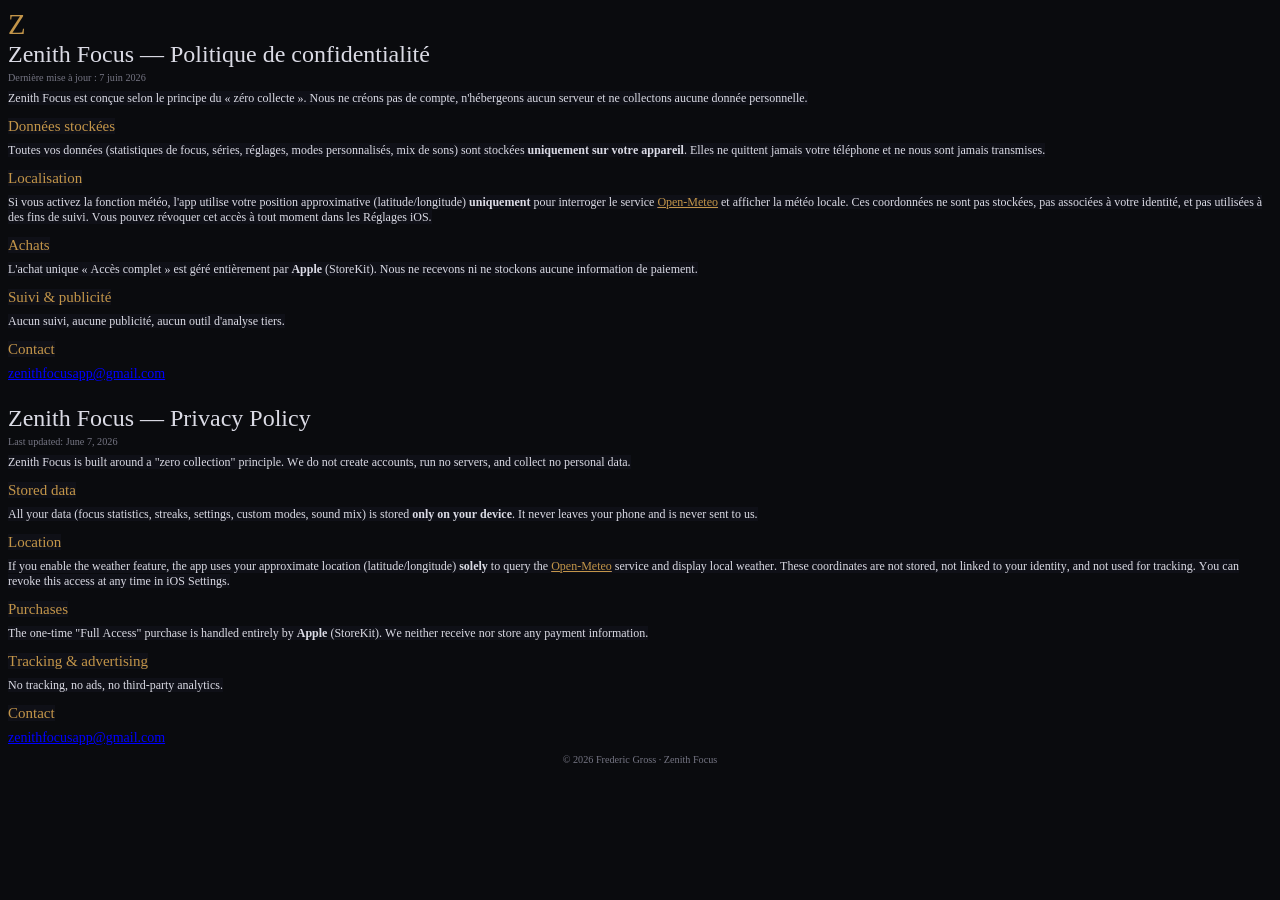
==== index.html @ 5627eedd "Add files via upload" ====
<!DOCTYPE html PUBLIC "-//W3C//DTD HTML 4.01//EN" "http://www.w3.org/TR/html4/strict.dtd">
<html>
<head>
  <meta http-equiv="Content-Type" content="text/html; charset=utf-8">
  <meta http-equiv="Content-Style-Type" content="text/css">
  <title></title>
  <meta name="Generator" content="Cocoa HTML Writer">
  <meta name="CocoaVersion" content="2685.6">
  <style type="text/css">
    body {background-color: #0a0b0e}
    p.p1 {margin: 0.0px 0.0px 0.0px 0.0px; font: 28.8px Georgia; color: #c39549; -webkit-text-stroke: #c39549}
    p.p3 {margin: 0.0px 0.0px 8.0px 0.0px; font: 10.2px 'Helvetica Neue'; color: #757583; -webkit-text-stroke: #757583}
    p.p4 {margin: 0.0px 0.0px 12.0px 0.0px; font: 12.0px 'Helvetica Neue'; color: #dbdbe5; -webkit-text-stroke: #dbdbe5}
    p.p6 {margin: 0.0px 0.0px 8.0px 0.0px; font: 14.0px 'Helvetica Neue'; color: #0000ff; -webkit-text-stroke: #131313}
    p.p7 {margin: 0.0px 0.0px 0.0px 0.0px; font: 12.0px 'Helvetica Neue'; color: #5a5a5a; -webkit-text-stroke: #5a5a5a; min-height: 14.0px}
    p.p8 {margin: 0.0px 0.0px 10.2px 0.0px; text-align: center; font: 10.2px 'Helvetica Neue'; color: #757583; -webkit-text-stroke: #757583}
    span.s1 {font-kerning: none}
    span.s2 {font-kerning: none; background-color: #0f1017}
    span.s3 {text-decoration: underline ; font-kerning: none; color: #c39549; -webkit-text-stroke: 0px #c39549}
    span.s4 {text-decoration: underline ; font-kerning: none}
  </style>
</head>
<body>
<p class="p1"><span class="s1">Z</span></p>
<h1 style="margin: 0.0px 0.0px 4.0px 0.0px; font: 24.0px Georgia; color: #dbdbe5; -webkit-text-stroke: #dbdbe5"><span class="s1">Zenith Focus — Politique de confidentialité</span></h1>
<p class="p3"><span class="s1">Dernière mise à jour : 7 juin 2026</span></p>
<p class="p4"><span class="s2">Zenith Focus est conçue selon le principe du « zéro collecte ». Nous ne créons pas de compte, n'hébergeons aucun serveur et ne collectons aucune donnée personnelle.</span></p>
<h2 style="margin: 0.0px 0.0px 8.0px 0.0px; font: 15.0px Georgia; color: #c39549; -webkit-text-stroke: #c39549"><span class="s2">Données stockées</span></h2>
<p class="p4"><span class="s2">Toutes vos données (statistiques de focus, séries, réglages, modes personnalisés, mix de sons) sont stockées <b>uniquement sur votre appareil</b>. Elles ne quittent jamais votre téléphone et ne nous sont jamais transmises.</span></p>
<h2 style="margin: 0.0px 0.0px 8.0px 0.0px; font: 15.0px Georgia; color: #c39549; -webkit-text-stroke: #c39549"><span class="s2">Localisation</span></h2>
<p class="p4"><span class="s2">Si vous activez la fonction météo, l'app utilise votre position approximative (latitude/longitude) <b>uniquement</b> pour interroger le service <a href="https://open-meteo.com/"><span class="s3">Open-Meteo</span></a> et afficher la météo locale. Ces coordonnées ne sont pas stockées, pas associées à votre identité, et pas utilisées à des fins de suivi. Vous pouvez révoquer cet accès à tout moment dans les Réglages iOS.</span></p>
<h2 style="margin: 0.0px 0.0px 8.0px 0.0px; font: 15.0px Georgia; color: #c39549; -webkit-text-stroke: #c39549"><span class="s2">Achats</span></h2>
<p class="p4"><span class="s2">L'achat unique « Accès complet » est géré entièrement par <b>Apple</b> (StoreKit). Nous ne recevons ni ne stockons aucune information de paiement.</span></p>
<h2 style="margin: 0.0px 0.0px 8.0px 0.0px; font: 15.0px Georgia; color: #c39549; -webkit-text-stroke: #c39549"><span class="s2">Suivi &amp; publicité</span></h2>
<p class="p4"><span class="s2">Aucun suivi, aucune publicité, aucun outil d'analyse tiers.</span></p>
<h2 style="margin: 0.0px 0.0px 8.0px 0.0px; font: 15.0px Georgia; color: #c39549; -webkit-text-stroke: #c39549"><span class="s2">Contact</span></h2>
<h2 style="margin: 0.0px 0.0px 8.0px 0.0px; font: 14.0px 'Helvetica Neue'; color: #0000ff; -webkit-text-stroke: #131313"><span class="s4">zenithfocusapp@gmail.com</span></h2>
<p class="p7"><span class="s1"></span><br></p>
<h1 style="margin: 0.0px 0.0px 4.0px 0.0px; font: 24.0px Georgia; color: #dbdbe5; -webkit-text-stroke: #dbdbe5"><span class="s1">Zenith Focus — Privacy Policy</span></h1>
<p class="p3"><span class="s1">Last updated: June 7, 2026</span></p>
<p class="p4"><span class="s2">Zenith Focus is built around a "zero collection" principle. We do not create accounts, run no servers, and collect no personal data.</span></p>
<h2 style="margin: 0.0px 0.0px 8.0px 0.0px; font: 15.0px Georgia; color: #c39549; -webkit-text-stroke: #c39549"><span class="s2">Stored data</span></h2>
<p class="p4"><span class="s2">All your data (focus statistics, streaks, settings, custom modes, sound mix) is stored <b>only on your device</b>. It never leaves your phone and is never sent to us.</span></p>
<h2 style="margin: 0.0px 0.0px 8.0px 0.0px; font: 15.0px Georgia; color: #c39549; -webkit-text-stroke: #c39549"><span class="s2">Location</span></h2>
<p class="p4"><span class="s2">If you enable the weather feature, the app uses your approximate location (latitude/longitude) <b>solely</b> to query the <a href="https://open-meteo.com/"><span class="s3">Open-Meteo</span></a> service and display local weather. These coordinates are not stored, not linked to your identity, and not used for tracking. You can revoke this access at any time in iOS Settings.</span></p>
<h2 style="margin: 0.0px 0.0px 8.0px 0.0px; font: 15.0px Georgia; color: #c39549; -webkit-text-stroke: #c39549"><span class="s2">Purchases</span></h2>
<p class="p4"><span class="s2">The one-time "Full Access" purchase is handled entirely by <b>Apple</b> (StoreKit). We neither receive nor store any payment information.</span></p>
<h2 style="margin: 0.0px 0.0px 8.0px 0.0px; font: 15.0px Georgia; color: #c39549; -webkit-text-stroke: #c39549"><span class="s2">Tracking &amp; advertising</span></h2>
<p class="p4"><span class="s2">No tracking, no ads, no third-party analytics.</span></p>
<h2 style="margin: 0.0px 0.0px 8.0px 0.0px; font: 15.0px Georgia; color: #c39549; -webkit-text-stroke: #c39549"><span class="s2">Contact</span></h2>
<p class="p6"><span class="s4">zenithfocusapp@gmail.com</span></p>
<p class="p8"><span class="s1">© 2026 Frederic Gross · Zenith Focus</span></p>
</body>
</html>
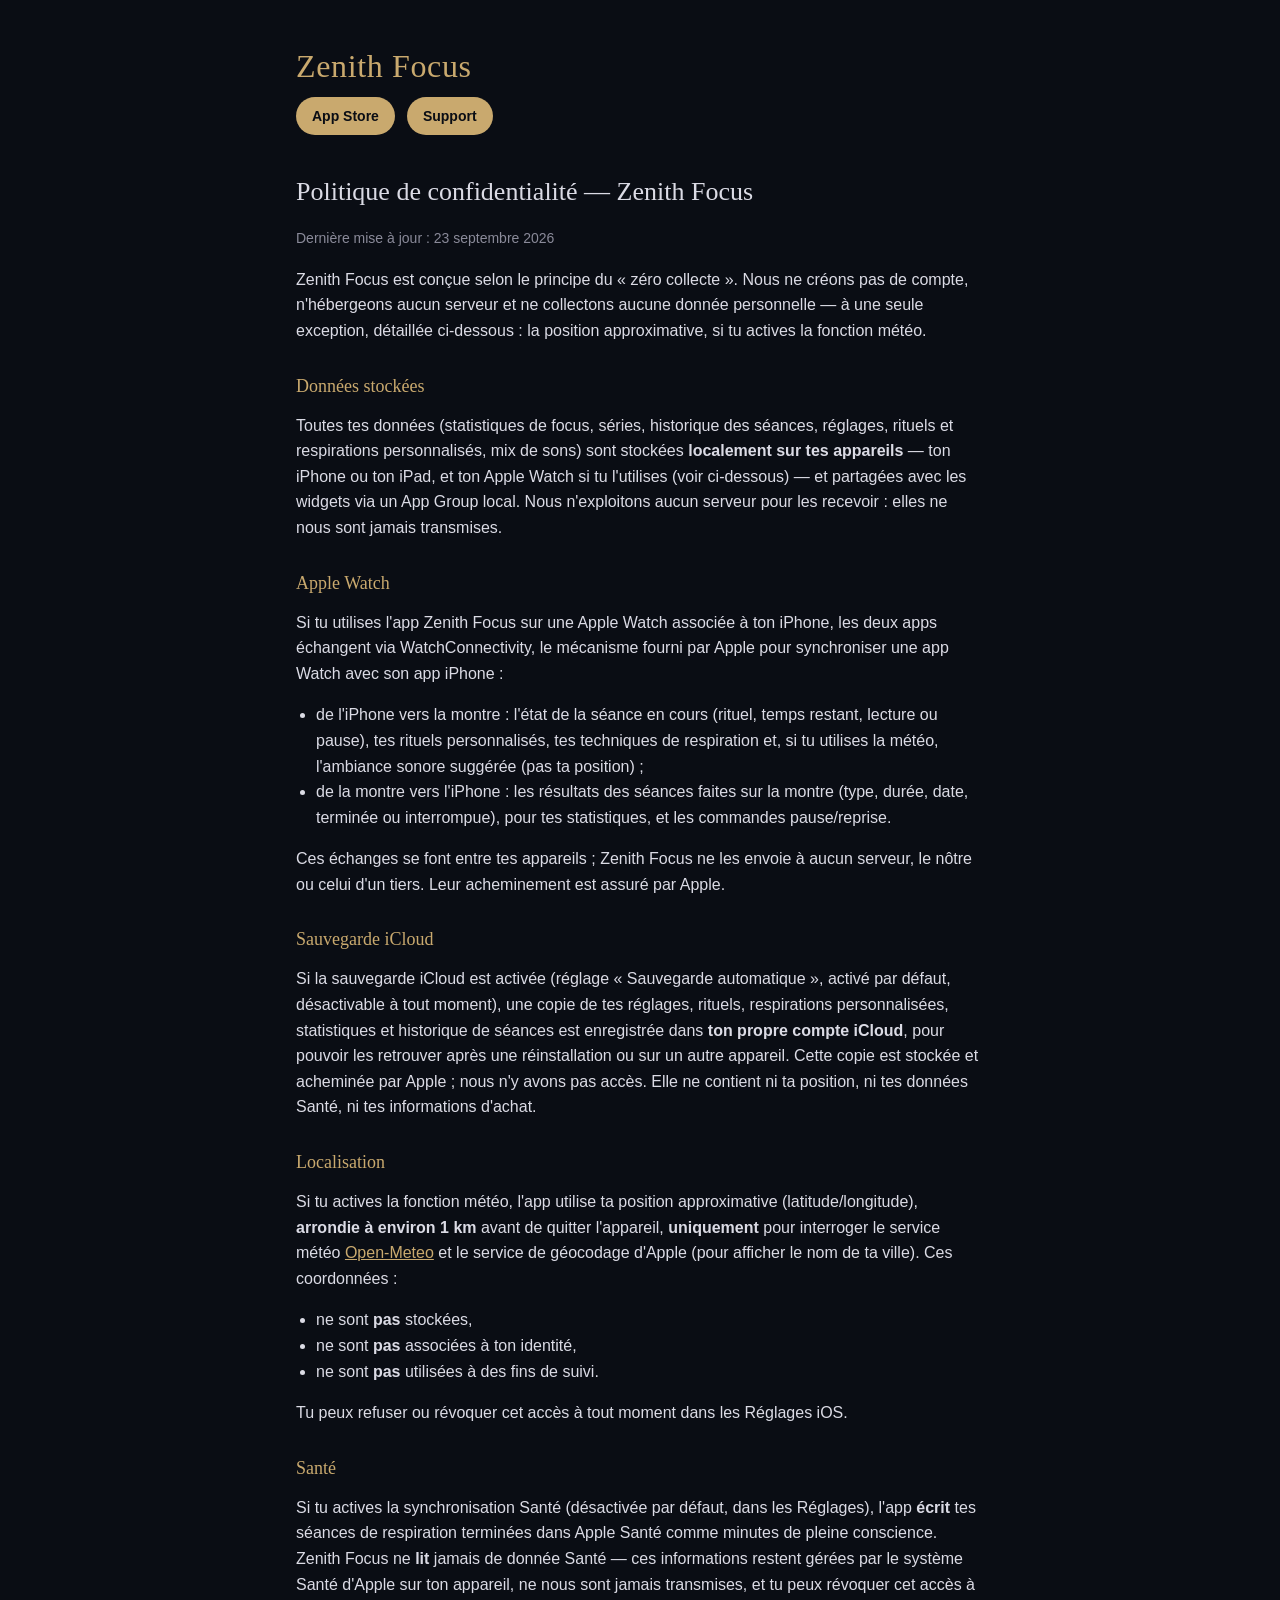
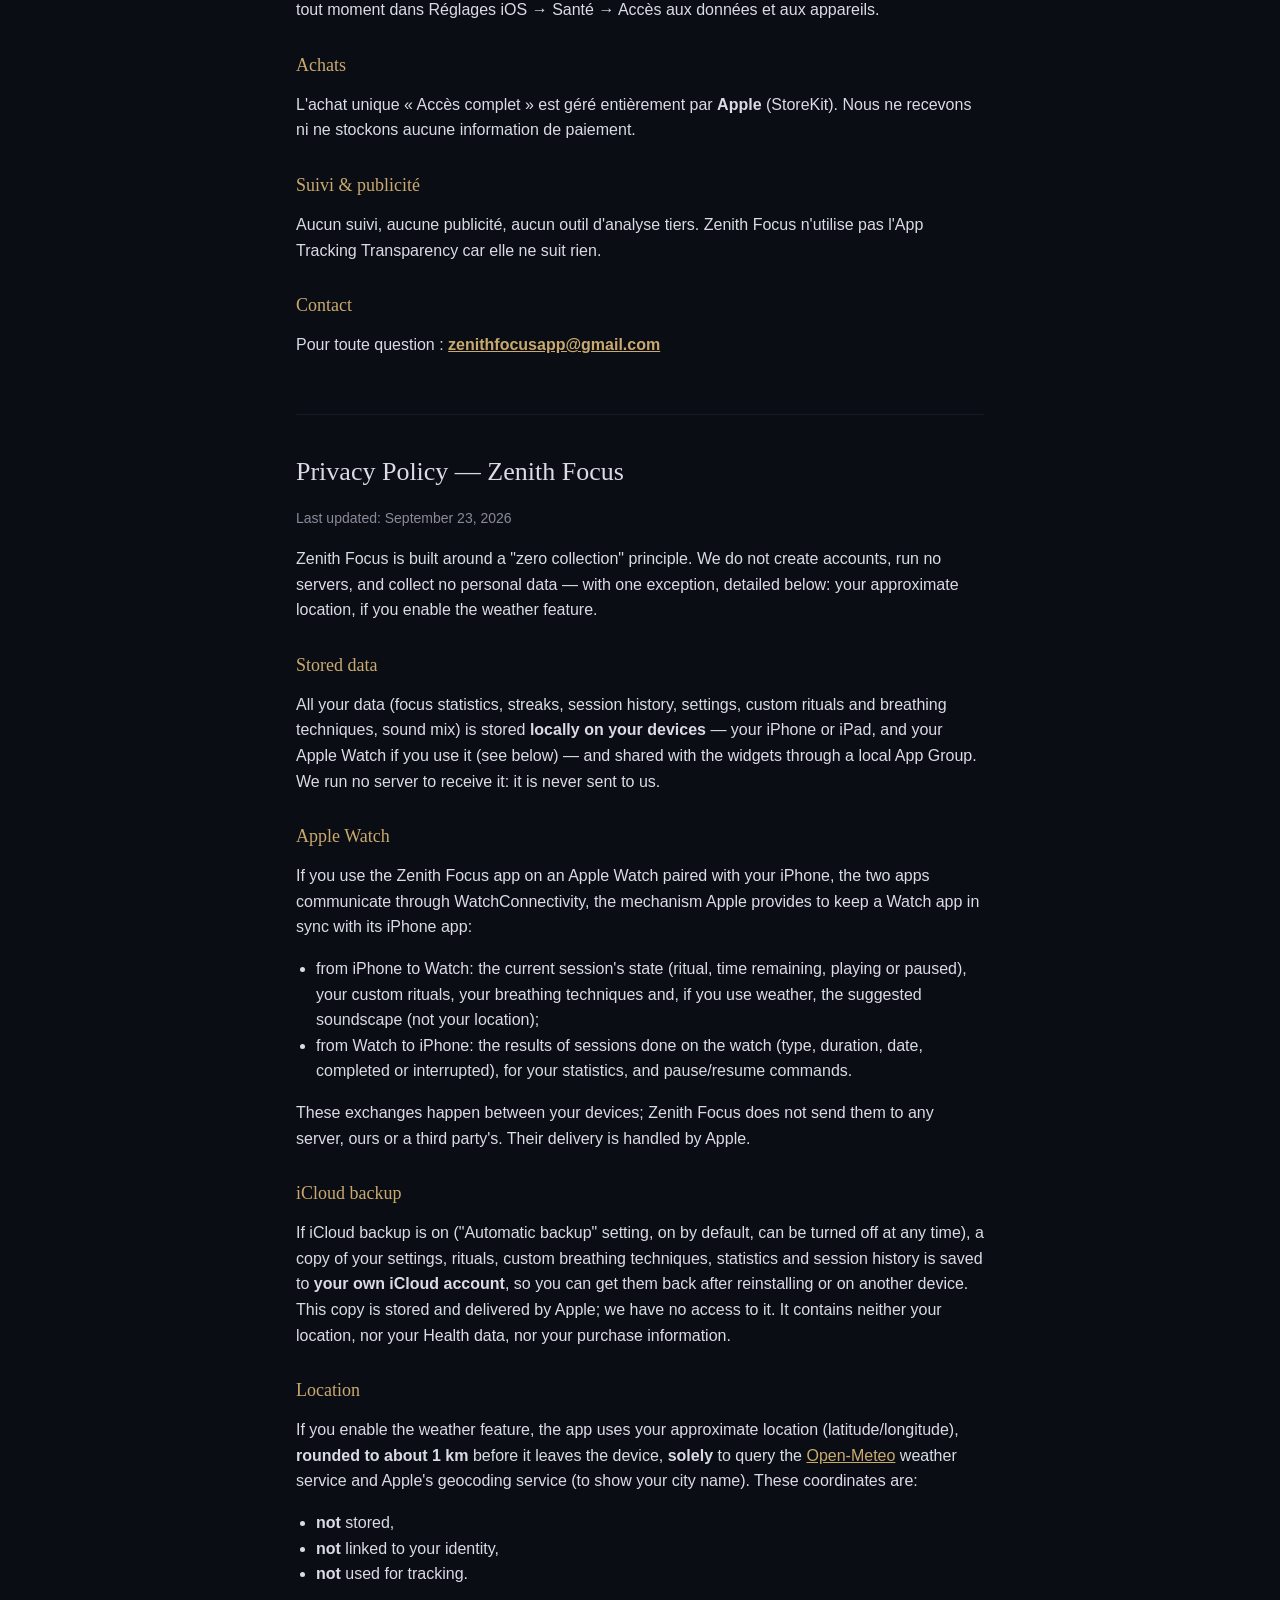
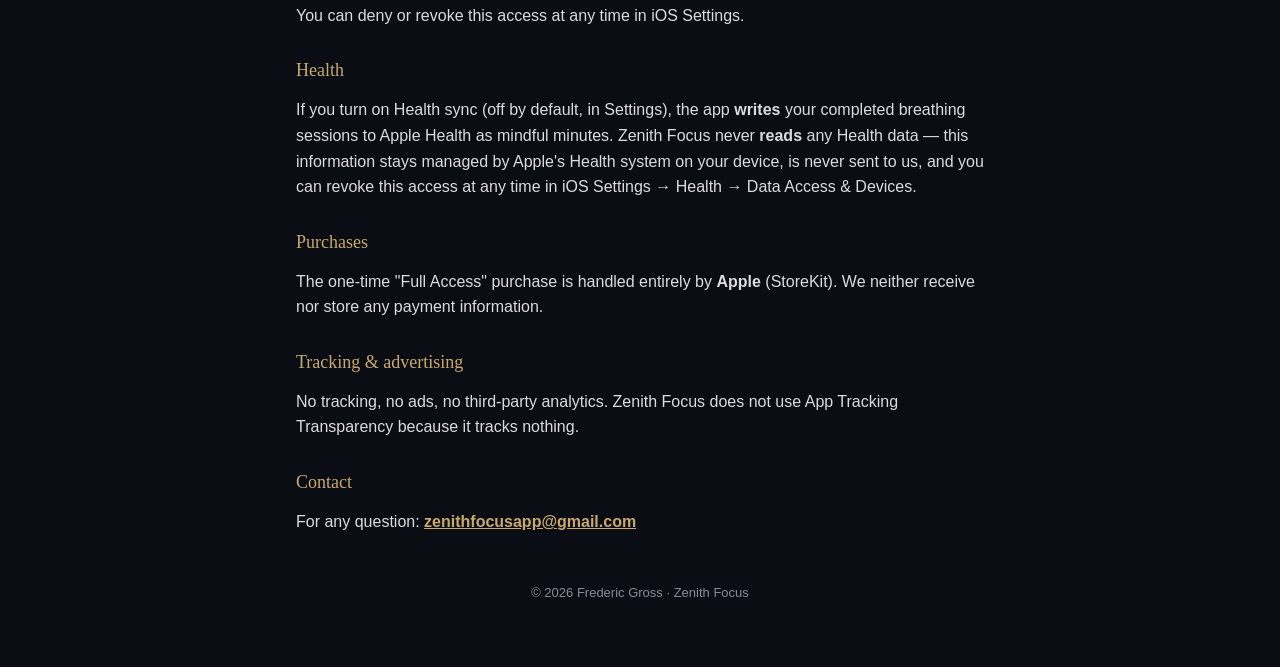
==== commit eaa4f668: "Update privacy policy for Zenith Focus 2.0 (Apple Watch, iCloud backup, Health, coarse location) Co-" ====
--- a/index.html
+++ b/index.html
@@ -1,54 +1,83 @@
-<!DOCTYPE html PUBLIC "-//W3C//DTD HTML 4.01//EN" "http://www.w3.org/TR/html4/strict.dtd">
-<html>
+<!DOCTYPE html>
+<html lang="fr">
 <head>
-  <meta http-equiv="Content-Type" content="text/html; charset=utf-8">
-  <meta http-equiv="Content-Style-Type" content="text/css">
-  <title></title>
-  <meta name="Generator" content="Cocoa HTML Writer">
-  <meta name="CocoaVersion" content="2685.6">
-  <style type="text/css">
-    body {background-color: #0a0b0e}
-    p.p1 {margin: 0.0px 0.0px 0.0px 0.0px; font: 28.8px Georgia; color: #c39549; -webkit-text-stroke: #c39549}
-    p.p3 {margin: 0.0px 0.0px 8.0px 0.0px; font: 10.2px 'Helvetica Neue'; color: #757583; -webkit-text-stroke: #757583}
-    p.p4 {margin: 0.0px 0.0px 12.0px 0.0px; font: 12.0px 'Helvetica Neue'; color: #dbdbe5; -webkit-text-stroke: #dbdbe5}
-    p.p6 {margin: 0.0px 0.0px 8.0px 0.0px; font: 14.0px 'Helvetica Neue'; color: #0000ff; -webkit-text-stroke: #131313}
-    p.p7 {margin: 0.0px 0.0px 0.0px 0.0px; font: 12.0px 'Helvetica Neue'; color: #5a5a5a; -webkit-text-stroke: #5a5a5a; min-height: 14.0px}
-    p.p8 {margin: 0.0px 0.0px 10.2px 0.0px; text-align: center; font: 10.2px 'Helvetica Neue'; color: #757583; -webkit-text-stroke: #757583}
-    span.s1 {font-kerning: none}
-    span.s2 {font-kerning: none; background-color: #0f1017}
-    span.s3 {text-decoration: underline ; font-kerning: none; color: #c39549; -webkit-text-stroke: 0px #c39549}
-    span.s4 {text-decoration: underline ; font-kerning: none}
-  </style>
+<meta charset="utf-8">
+<meta name="viewport" content="width=device-width, initial-scale=1">
+<title>Zenith Focus — Confidentialité &amp; support</title>
+<meta name="description" content="Politique de confidentialité et support de Zenith Focus / Zenith Focus privacy policy and support.">
+<style>
+  :root { --ink:#0A0D14; --surface:#161B28; --gold:#C9A96E; --text:#DBDBE5; --muted:#8A8A99; }
+  * { box-sizing:border-box; }
+  body { margin:0; background:var(--ink); color:var(--text); font:16px/1.6 -apple-system, "Helvetica Neue", sans-serif; }
+  main { max-width:720px; margin:0 auto; padding:48px 16px 64px; }
+  .brand { font:32px Georgia, serif; color:var(--gold); letter-spacing:.02em; }
+  .links { margin:12px 0 40px; display:flex; gap:12px; flex-wrap:wrap; }
+  .links a { color:var(--ink); background:var(--gold); padding:8px 16px; border-radius:999px; text-decoration:none; font-weight:600; font-size:14px; }
+  h1 { font:26px/1.3 Georgia, serif; color:var(--text); margin:40px 0 4px; }
+  h2 { font:18px Georgia, serif; color:var(--gold); margin:32px 0 8px; }
+  p, li { color:var(--text); }
+  em { color:var(--muted); font-style:normal; font-size:14px; }
+  a { color:var(--gold); }
+  ul { padding-left:20px; }
+  hr { border:0; border-top:1px solid var(--surface); margin:56px 0 0; }
+  footer { margin-top:48px; color:var(--muted); font-size:13px; text-align:center; }
+</style>
 </head>
 <body>
-<p class="p1"><span class="s1">Z</span></p>
-<h1 style="margin: 0.0px 0.0px 4.0px 0.0px; font: 24.0px Georgia; color: #dbdbe5; -webkit-text-stroke: #dbdbe5"><span class="s1">Zenith Focus — Politique de confidentialité</span></h1>
-<p class="p3"><span class="s1">Dernière mise à jour : 7 juin 2026</span></p>
-<p class="p4"><span class="s2">Zenith Focus est conçue selon le principe du « zéro collecte ». Nous ne créons pas de compte, n'hébergeons aucun serveur et ne collectons aucune donnée personnelle.</span></p>
-<h2 style="margin: 0.0px 0.0px 8.0px 0.0px; font: 15.0px Georgia; color: #c39549; -webkit-text-stroke: #c39549"><span class="s2">Données stockées</span></h2>
-<p class="p4"><span class="s2">Toutes vos données (statistiques de focus, séries, réglages, modes personnalisés, mix de sons) sont stockées <b>uniquement sur votre appareil</b>. Elles ne quittent jamais votre téléphone et ne nous sont jamais transmises.</span></p>
-<h2 style="margin: 0.0px 0.0px 8.0px 0.0px; font: 15.0px Georgia; color: #c39549; -webkit-text-stroke: #c39549"><span class="s2">Localisation</span></h2>
-<p class="p4"><span class="s2">Si vous activez la fonction météo, l'app utilise votre position approximative (latitude/longitude) <b>uniquement</b> pour interroger le service <a href="https://open-meteo.com/"><span class="s3">Open-Meteo</span></a> et afficher la météo locale. Ces coordonnées ne sont pas stockées, pas associées à votre identité, et pas utilisées à des fins de suivi. Vous pouvez révoquer cet accès à tout moment dans les Réglages iOS.</span></p>
-<h2 style="margin: 0.0px 0.0px 8.0px 0.0px; font: 15.0px Georgia; color: #c39549; -webkit-text-stroke: #c39549"><span class="s2">Achats</span></h2>
-<p class="p4"><span class="s2">L'achat unique « Accès complet » est géré entièrement par <b>Apple</b> (StoreKit). Nous ne recevons ni ne stockons aucune information de paiement.</span></p>
-<h2 style="margin: 0.0px 0.0px 8.0px 0.0px; font: 15.0px Georgia; color: #c39549; -webkit-text-stroke: #c39549"><span class="s2">Suivi &amp; publicité</span></h2>
-<p class="p4"><span class="s2">Aucun suivi, aucune publicité, aucun outil d'analyse tiers.</span></p>
-<h2 style="margin: 0.0px 0.0px 8.0px 0.0px; font: 15.0px Georgia; color: #c39549; -webkit-text-stroke: #c39549"><span class="s2">Contact</span></h2>
-<h2 style="margin: 0.0px 0.0px 8.0px 0.0px; font: 14.0px 'Helvetica Neue'; color: #0000ff; -webkit-text-stroke: #131313"><span class="s4">zenithfocusapp@gmail.com</span></h2>
-<p class="p7"><span class="s1"></span><br></p>
-<h1 style="margin: 0.0px 0.0px 4.0px 0.0px; font: 24.0px Georgia; color: #dbdbe5; -webkit-text-stroke: #dbdbe5"><span class="s1">Zenith Focus — Privacy Policy</span></h1>
-<p class="p3"><span class="s1">Last updated: June 7, 2026</span></p>
-<p class="p4"><span class="s2">Zenith Focus is built around a "zero collection" principle. We do not create accounts, run no servers, and collect no personal data.</span></p>
-<h2 style="margin: 0.0px 0.0px 8.0px 0.0px; font: 15.0px Georgia; color: #c39549; -webkit-text-stroke: #c39549"><span class="s2">Stored data</span></h2>
-<p class="p4"><span class="s2">All your data (focus statistics, streaks, settings, custom modes, sound mix) is stored <b>only on your device</b>. It never leaves your phone and is never sent to us.</span></p>
-<h2 style="margin: 0.0px 0.0px 8.0px 0.0px; font: 15.0px Georgia; color: #c39549; -webkit-text-stroke: #c39549"><span class="s2">Location</span></h2>
-<p class="p4"><span class="s2">If you enable the weather feature, the app uses your approximate location (latitude/longitude) <b>solely</b> to query the <a href="https://open-meteo.com/"><span class="s3">Open-Meteo</span></a> service and display local weather. These coordinates are not stored, not linked to your identity, and not used for tracking. You can revoke this access at any time in iOS Settings.</span></p>
-<h2 style="margin: 0.0px 0.0px 8.0px 0.0px; font: 15.0px Georgia; color: #c39549; -webkit-text-stroke: #c39549"><span class="s2">Purchases</span></h2>
-<p class="p4"><span class="s2">The one-time "Full Access" purchase is handled entirely by <b>Apple</b> (StoreKit). We neither receive nor store any payment information.</span></p>
-<h2 style="margin: 0.0px 0.0px 8.0px 0.0px; font: 15.0px Georgia; color: #c39549; -webkit-text-stroke: #c39549"><span class="s2">Tracking &amp; advertising</span></h2>
-<p class="p4"><span class="s2">No tracking, no ads, no third-party analytics.</span></p>
-<h2 style="margin: 0.0px 0.0px 8.0px 0.0px; font: 15.0px Georgia; color: #c39549; -webkit-text-stroke: #c39549"><span class="s2">Contact</span></h2>
-<p class="p6"><span class="s4">zenithfocusapp@gmail.com</span></p>
-<p class="p8"><span class="s1">© 2026 Frederic Gross · Zenith Focus</span></p>
+<main>
+<div class="brand">Zenith Focus</div>
+<nav class="links">
+  <a href="https://apps.apple.com/app/id6775614706">App Store</a>
+  <a href="mailto:zenithfocusapp@gmail.com">Support</a>
+</nav>
+<h1>Politique de confidentialité — Zenith Focus</h1>
+<p><em>Dernière mise à jour : 23 septembre 2026</em></p>
+<p>Zenith Focus est conçue selon le principe du « zéro collecte ». Nous ne créons pas de compte, n'hébergeons aucun serveur et ne collectons aucune donnée personnelle — à une seule exception, détaillée ci-dessous : la position approximative, si tu actives la fonction météo.</p>
+<h2>Données stockées</h2>
+<p>Toutes tes données (statistiques de focus, séries, historique des séances, réglages, rituels et respirations personnalisés, mix de sons) sont stockées <strong>localement sur tes appareils</strong> — ton iPhone ou ton iPad, et ton Apple Watch si tu l'utilises (voir ci-dessous) — et partagées avec les widgets via un App Group local. Nous n'exploitons aucun serveur pour les recevoir : elles ne nous sont jamais transmises.</p>
+<h2>Apple Watch</h2>
+<p>Si tu utilises l'app Zenith Focus sur une Apple Watch associée à ton iPhone, les deux apps échangent via WatchConnectivity, le mécanisme fourni par Apple pour synchroniser une app Watch avec son app iPhone :</p>
+<ul><li>de l'iPhone vers la montre : l'état de la séance en cours (rituel, temps restant, lecture ou pause), tes rituels personnalisés, tes techniques de respiration et, si tu utilises la météo, l'ambiance sonore suggérée (pas ta position) ;</li><li>de la montre vers l'iPhone : les résultats des séances faites sur la montre (type, durée, date, terminée ou interrompue), pour tes statistiques, et les commandes pause/reprise.</li></ul>
+<p>Ces échanges se font entre tes appareils ; Zenith Focus ne les envoie à aucun serveur, le nôtre ou celui d'un tiers. Leur acheminement est assuré par Apple.</p>
+<h2>Sauvegarde iCloud</h2>
+<p>Si la sauvegarde iCloud est activée (réglage « Sauvegarde automatique », activé par défaut, désactivable à tout moment), une copie de tes réglages, rituels, respirations personnalisées, statistiques et historique de séances est enregistrée dans <strong>ton propre compte iCloud</strong>, pour pouvoir les retrouver après une réinstallation ou sur un autre appareil. Cette copie est stockée et acheminée par Apple ; nous n'y avons pas accès. Elle ne contient ni ta position, ni tes données Santé, ni tes informations d'achat.</p>
+<h2>Localisation</h2>
+<p>Si tu actives la fonction météo, l'app utilise ta position approximative (latitude/longitude), <strong>arrondie à environ 1 km</strong> avant de quitter l'appareil, <strong>uniquement</strong> pour interroger le service météo <a href="https://open-meteo.com">Open-Meteo</a> et le service de géocodage d'Apple (pour afficher le nom de ta ville). Ces coordonnées :</p>
+<ul><li>ne sont <strong>pas</strong> stockées,</li><li>ne sont <strong>pas</strong> associées à ton identité,</li><li>ne sont <strong>pas</strong> utilisées à des fins de suivi.</li></ul>
+<p>Tu peux refuser ou révoquer cet accès à tout moment dans les Réglages iOS.</p>
+<h2>Santé</h2>
+<p>Si tu actives la synchronisation Santé (désactivée par défaut, dans les Réglages), l'app <strong>écrit</strong> tes séances de respiration terminées dans Apple Santé comme minutes de pleine conscience. Zenith Focus ne <strong>lit</strong> jamais de donnée Santé — ces informations restent gérées par le système Santé d'Apple sur ton appareil, ne nous sont jamais transmises, et tu peux révoquer cet accès à tout moment dans Réglages iOS → Santé → Accès aux données et aux appareils.</p>
+<h2>Achats</h2>
+<p>L'achat unique « Accès complet » est géré entièrement par <strong>Apple</strong> (StoreKit). Nous ne recevons ni ne stockons aucune information de paiement.</p>
+<h2>Suivi &amp; publicité</h2>
+<p>Aucun suivi, aucune publicité, aucun outil d'analyse tiers. Zenith Focus n'utilise pas l'App Tracking Transparency car elle ne suit rien.</p>
+<h2>Contact</h2>
+<p>Pour toute question : <strong><a href="mailto:zenithfocusapp@gmail.com">zenithfocusapp@gmail.com</a></strong></p>
+<hr>
+<h1>Privacy Policy — Zenith Focus</h1>
+<p><em>Last updated: September 23, 2026</em></p>
+<p>Zenith Focus is built around a "zero collection" principle. We do not create accounts, run no servers, and collect no personal data — with one exception, detailed below: your approximate location, if you enable the weather feature.</p>
+<h2>Stored data</h2>
+<p>All your data (focus statistics, streaks, session history, settings, custom rituals and breathing techniques, sound mix) is stored <strong>locally on your devices</strong> — your iPhone or iPad, and your Apple Watch if you use it (see below) — and shared with the widgets through a local App Group. We run no server to receive it: it is never sent to us.</p>
+<h2>Apple Watch</h2>
+<p>If you use the Zenith Focus app on an Apple Watch paired with your iPhone, the two apps communicate through WatchConnectivity, the mechanism Apple provides to keep a Watch app in sync with its iPhone app:</p>
+<ul><li>from iPhone to Watch: the current session's state (ritual, time remaining, playing or paused), your custom rituals, your breathing techniques and, if you use weather, the suggested soundscape (not your location);</li><li>from Watch to iPhone: the results of sessions done on the watch (type, duration, date, completed or interrupted), for your statistics, and pause/resume commands.</li></ul>
+<p>These exchanges happen between your devices; Zenith Focus does not send them to any server, ours or a third party's. Their delivery is handled by Apple.</p>
+<h2>iCloud backup</h2>
+<p>If iCloud backup is on ("Automatic backup" setting, on by default, can be turned off at any time), a copy of your settings, rituals, custom breathing techniques, statistics and session history is saved to <strong>your own iCloud account</strong>, so you can get them back after reinstalling or on another device. This copy is stored and delivered by Apple; we have no access to it. It contains neither your location, nor your Health data, nor your purchase information.</p>
+<h2>Location</h2>
+<p>If you enable the weather feature, the app uses your approximate location (latitude/longitude), <strong>rounded to about 1 km</strong> before it leaves the device, <strong>solely</strong> to query the <a href="https://open-meteo.com">Open-Meteo</a> weather service and Apple's geocoding service (to show your city name). These coordinates are:</p>
+<ul><li><strong>not</strong> stored,</li><li><strong>not</strong> linked to your identity,</li><li><strong>not</strong> used for tracking.</li></ul>
+<p>You can deny or revoke this access at any time in iOS Settings.</p>
+<h2>Health</h2>
+<p>If you turn on Health sync (off by default, in Settings), the app <strong>writes</strong> your completed breathing sessions to Apple Health as mindful minutes. Zenith Focus never <strong>reads</strong> any Health data — this information stays managed by Apple's Health system on your device, is never sent to us, and you can revoke this access at any time in iOS Settings → Health → Data Access &amp; Devices.</p>
+<h2>Purchases</h2>
+<p>The one-time "Full Access" purchase is handled entirely by <strong>Apple</strong> (StoreKit). We neither receive nor store any payment information.</p>
+<h2>Tracking &amp; advertising</h2>
+<p>No tracking, no ads, no third-party analytics. Zenith Focus does not use App Tracking Transparency because it tracks nothing.</p>
+<h2>Contact</h2>
+<p>For any question: <strong><a href="mailto:zenithfocusapp@gmail.com">zenithfocusapp@gmail.com</a></strong></p>
+<footer>© 2026 Frederic Gross · Zenith Focus</footer>
+</main>
 </body>
 </html>
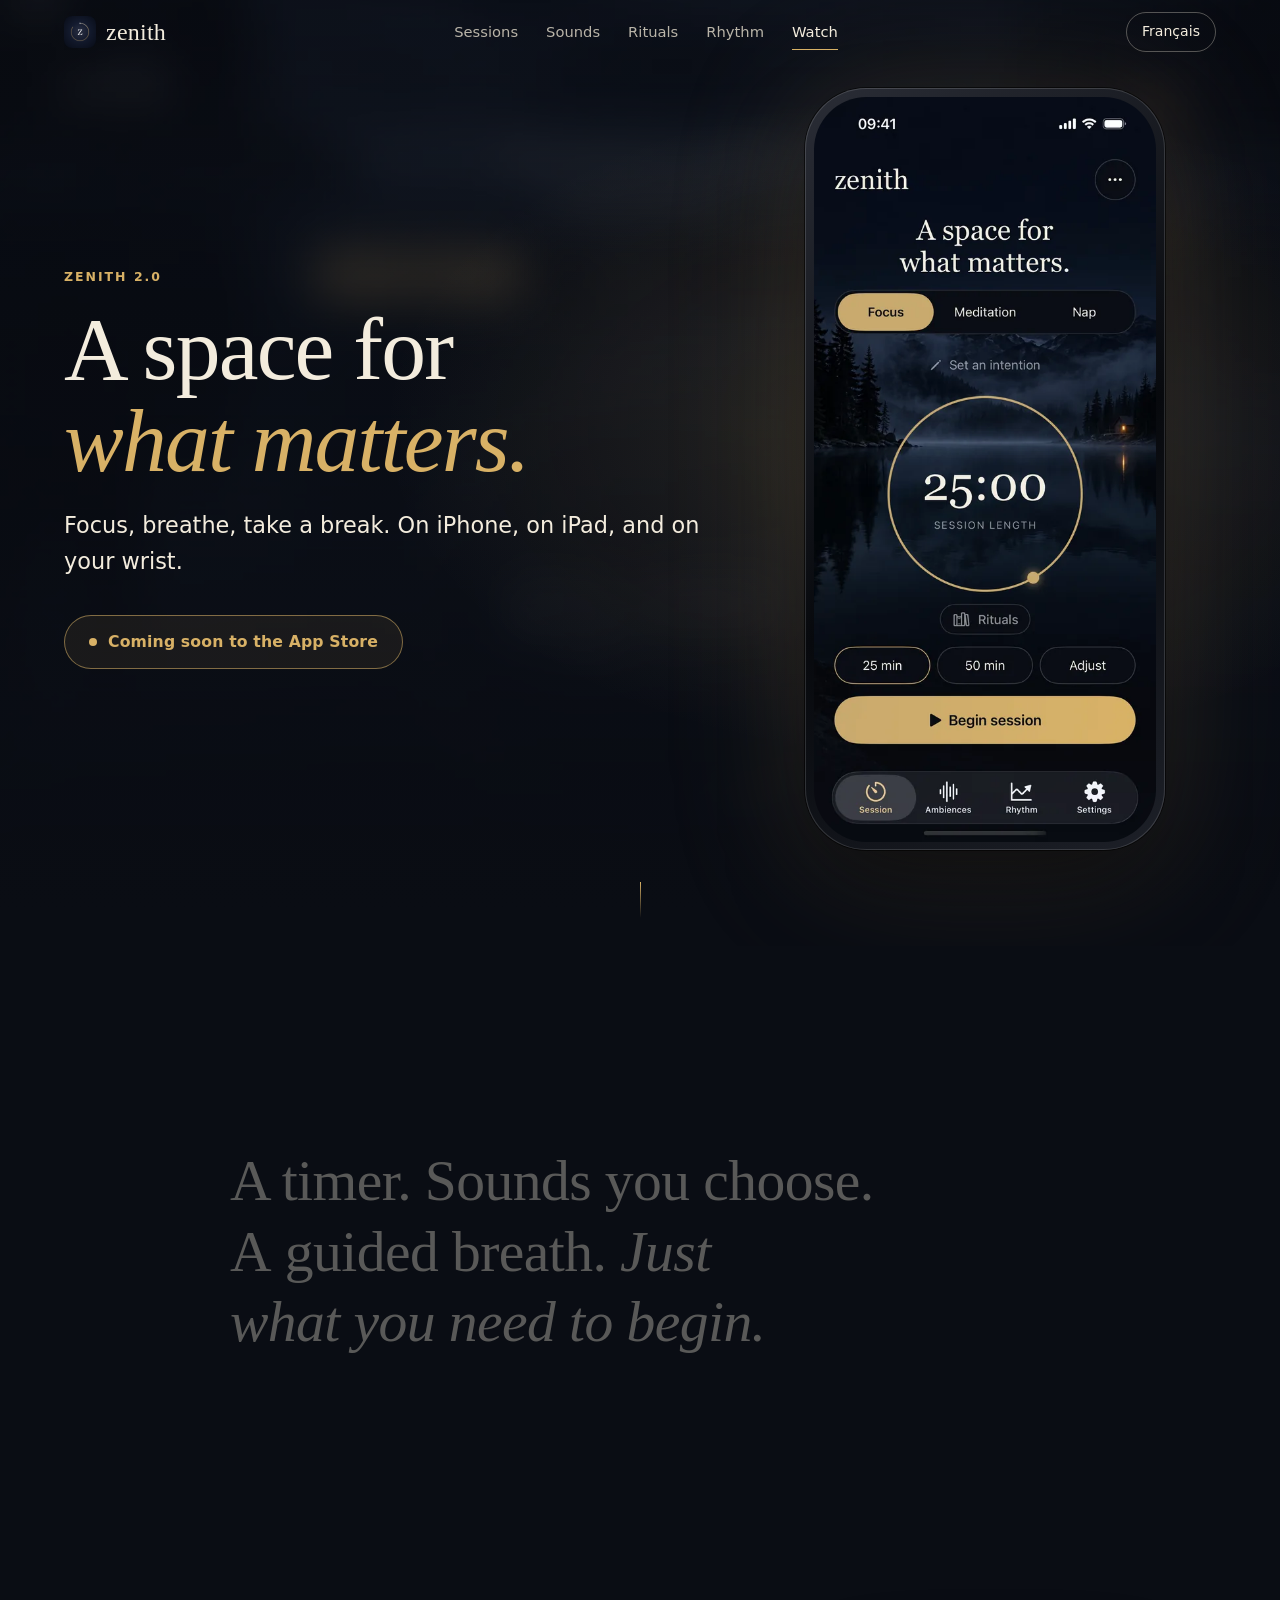
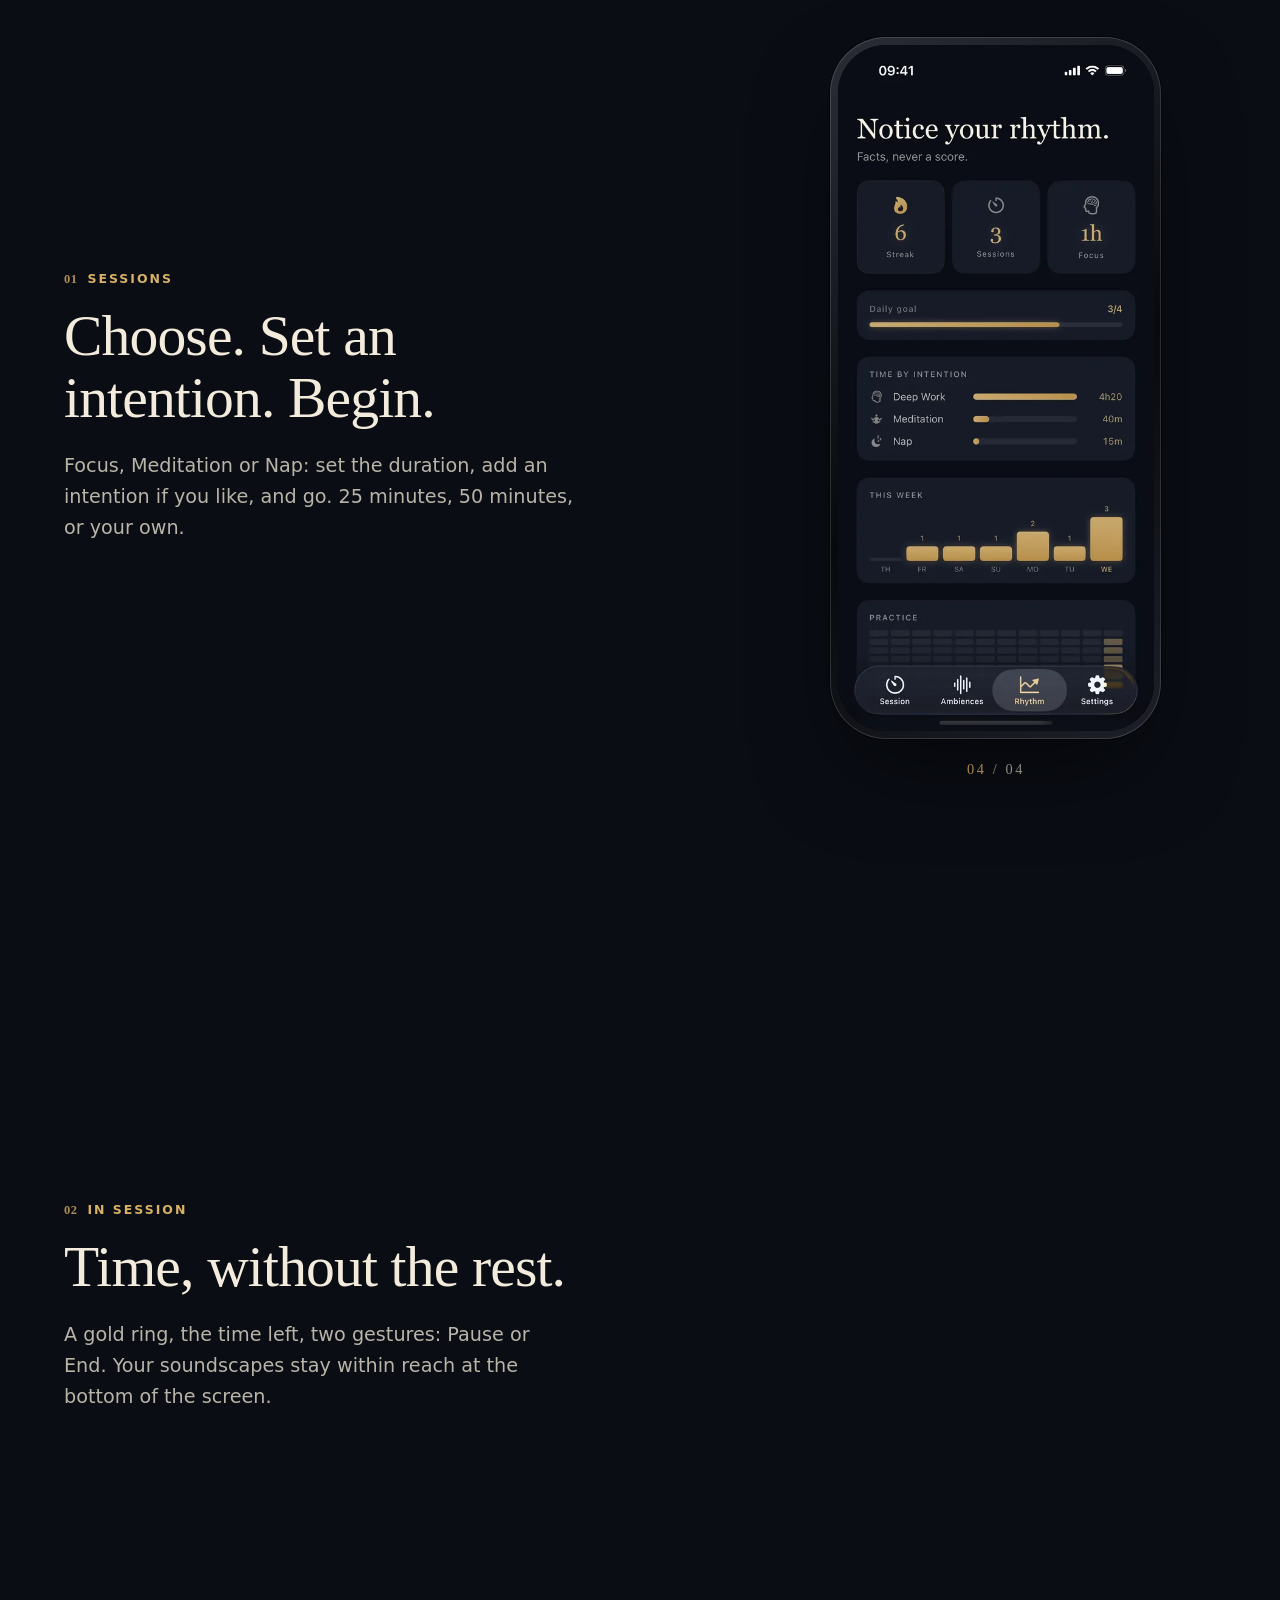
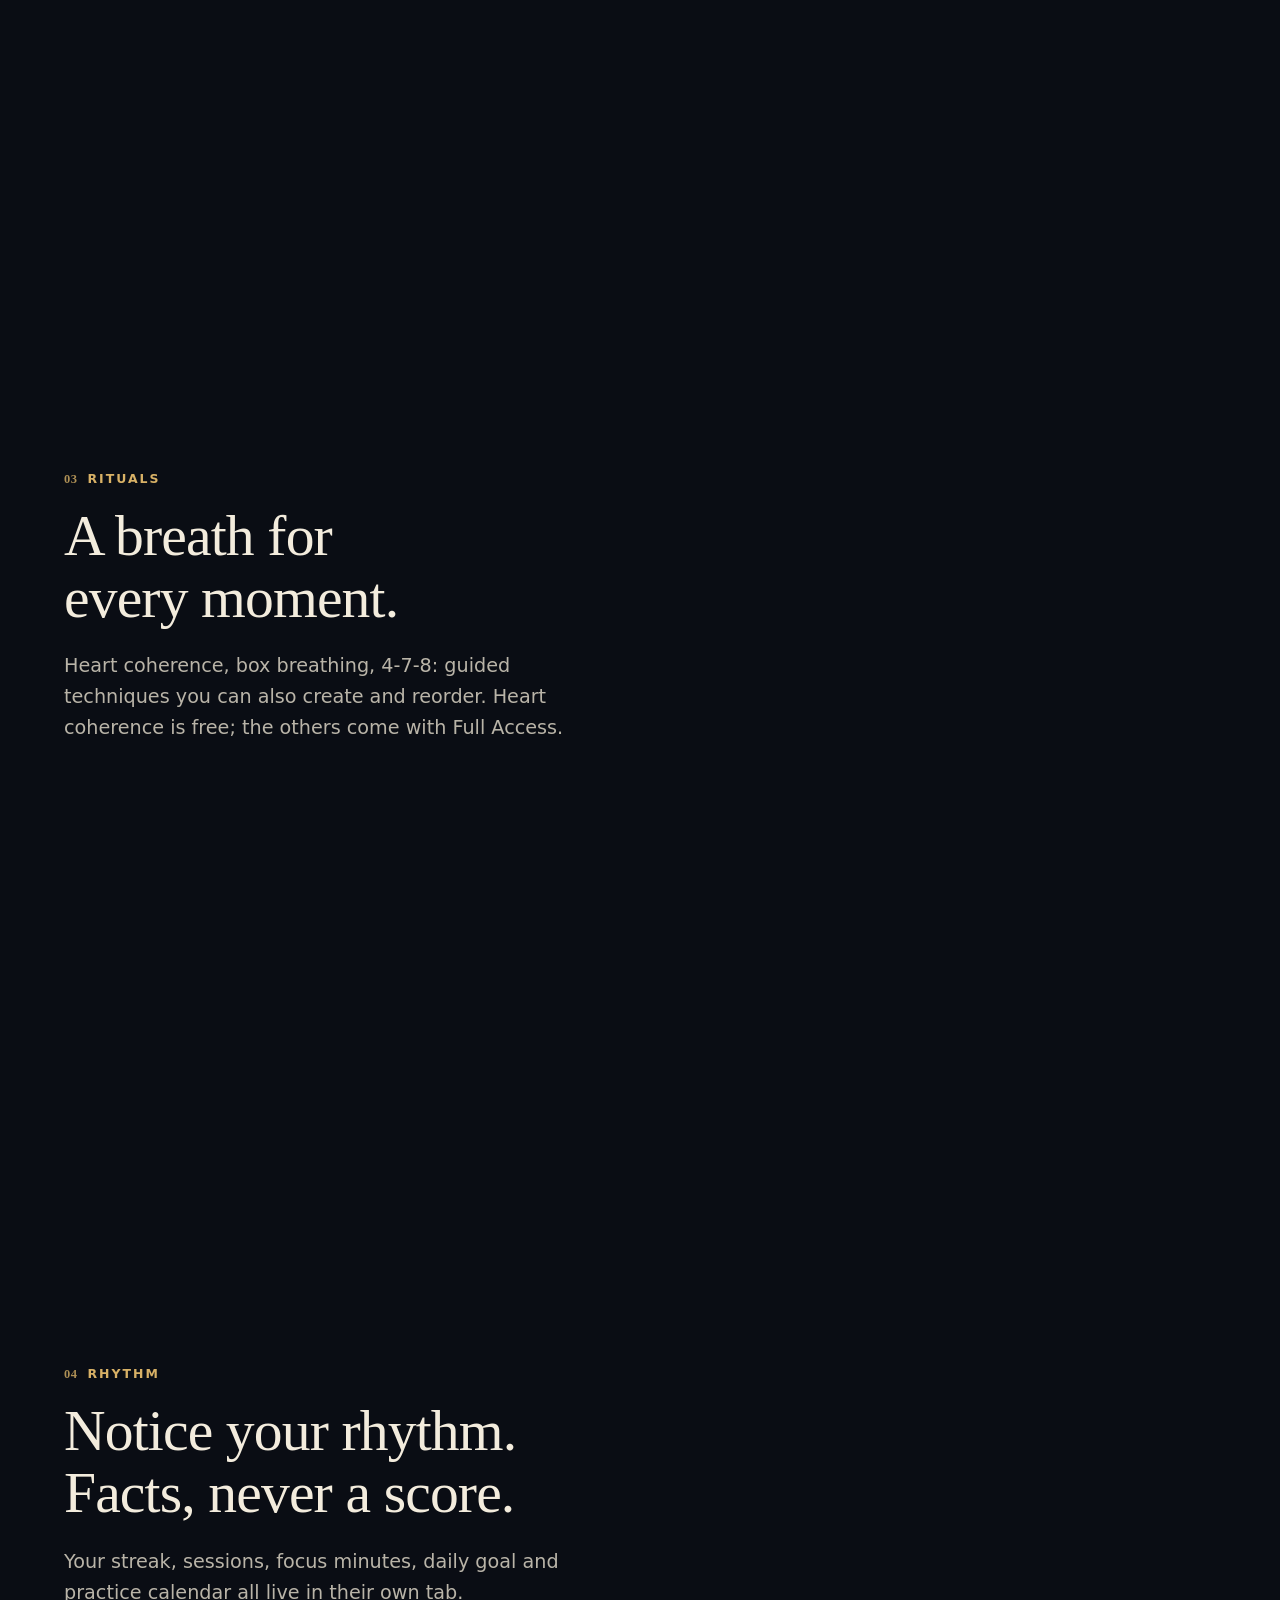
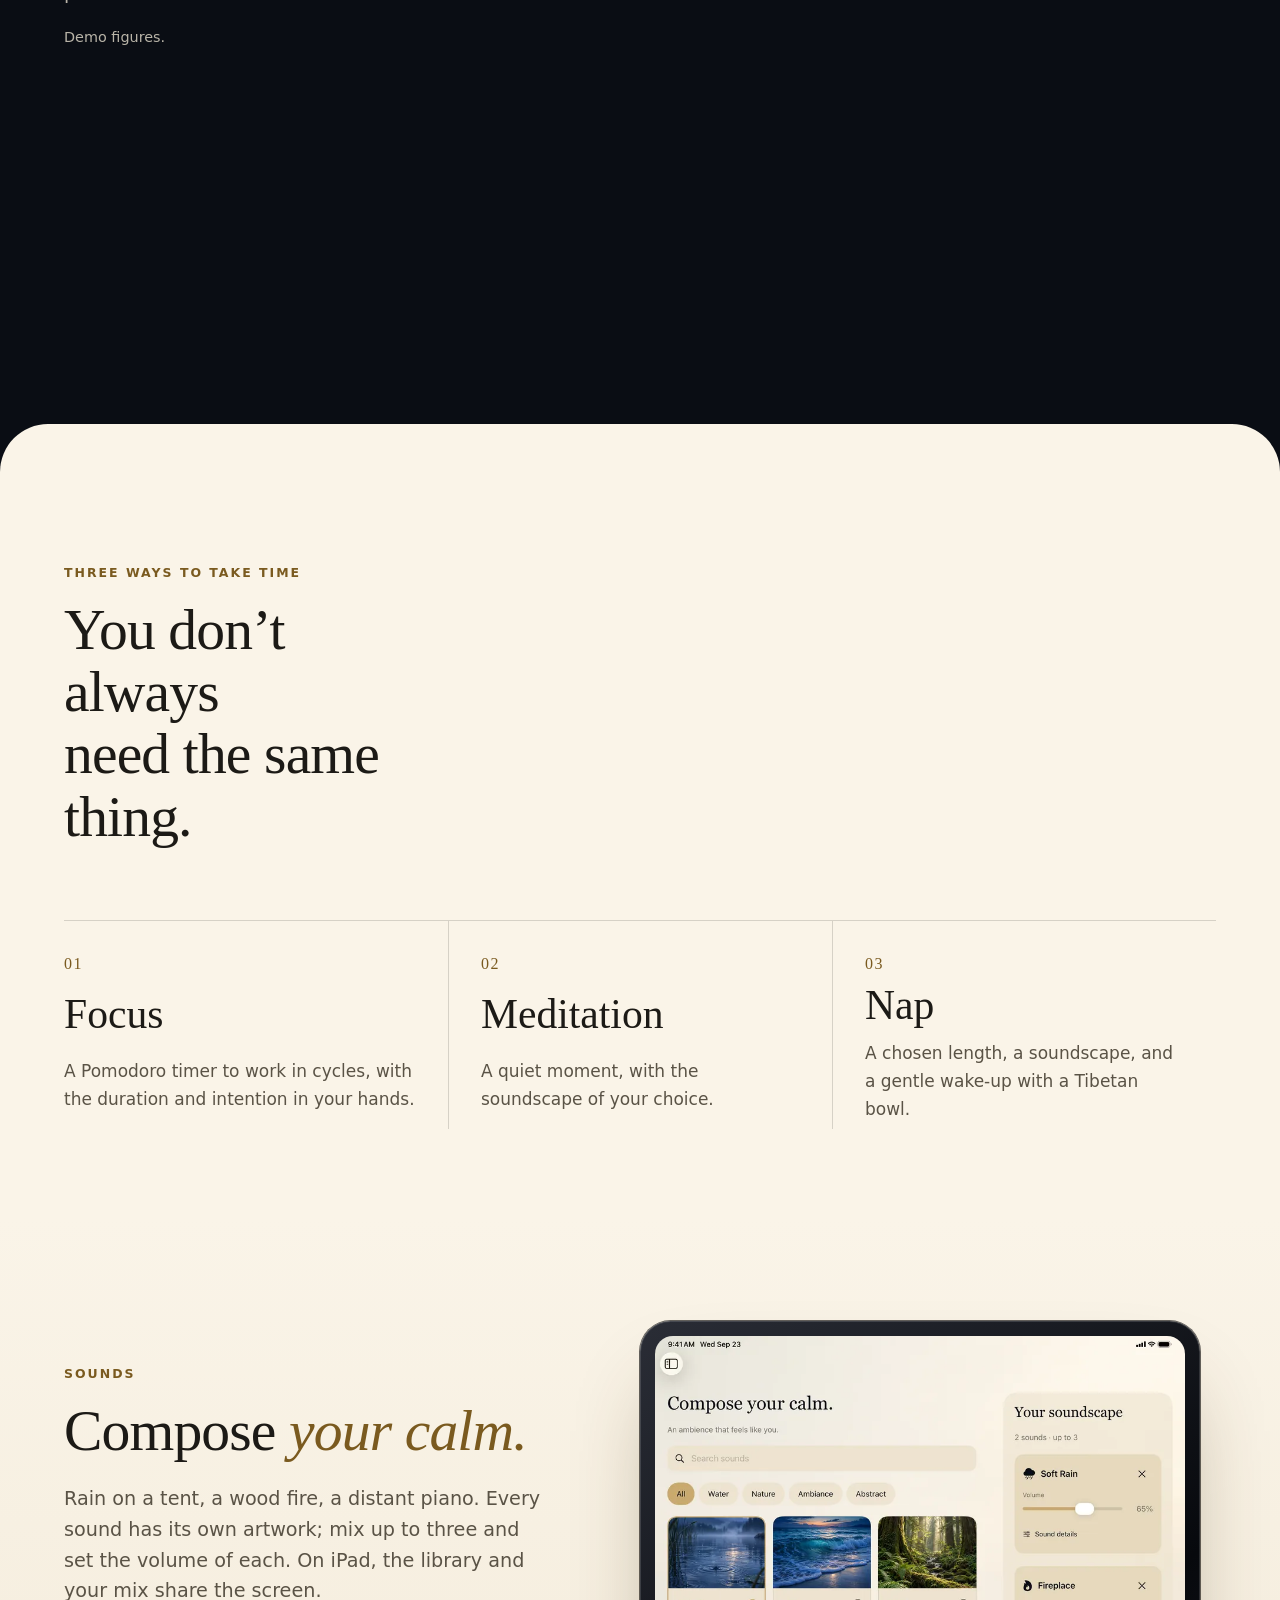
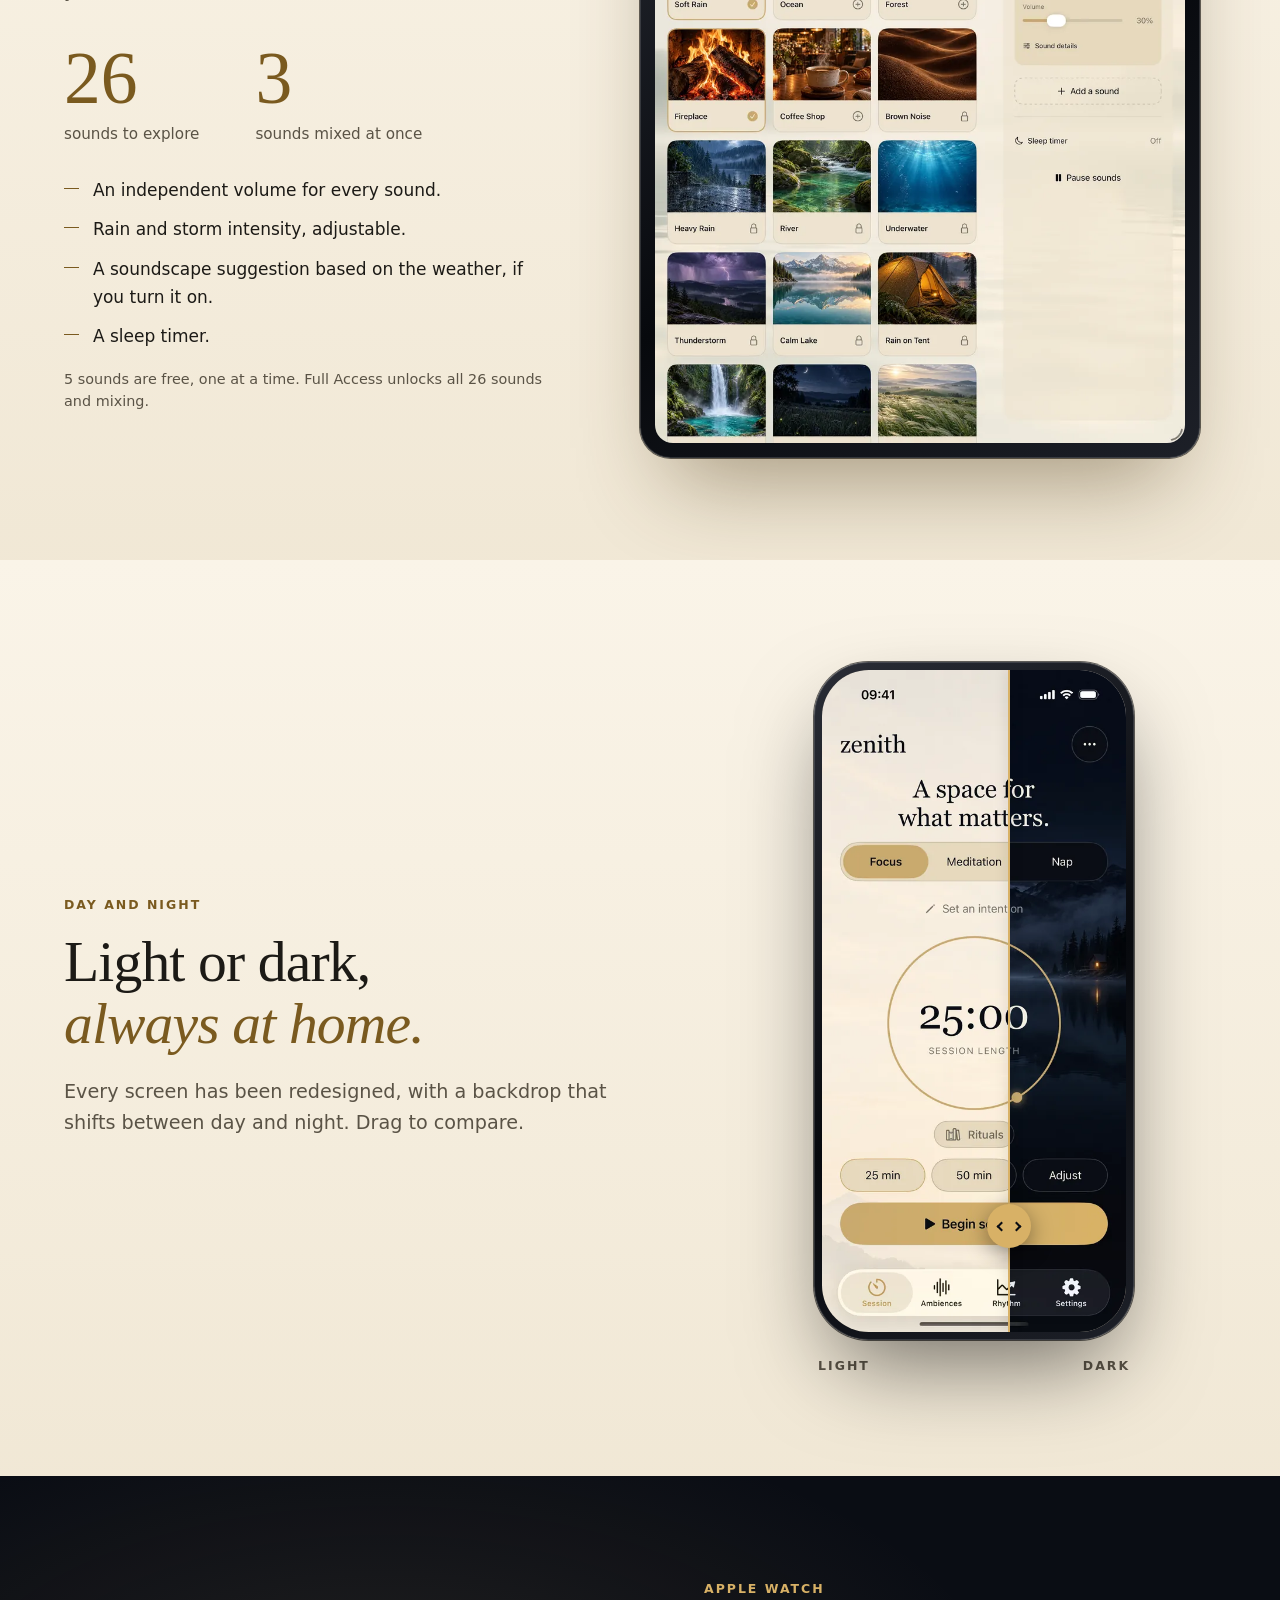
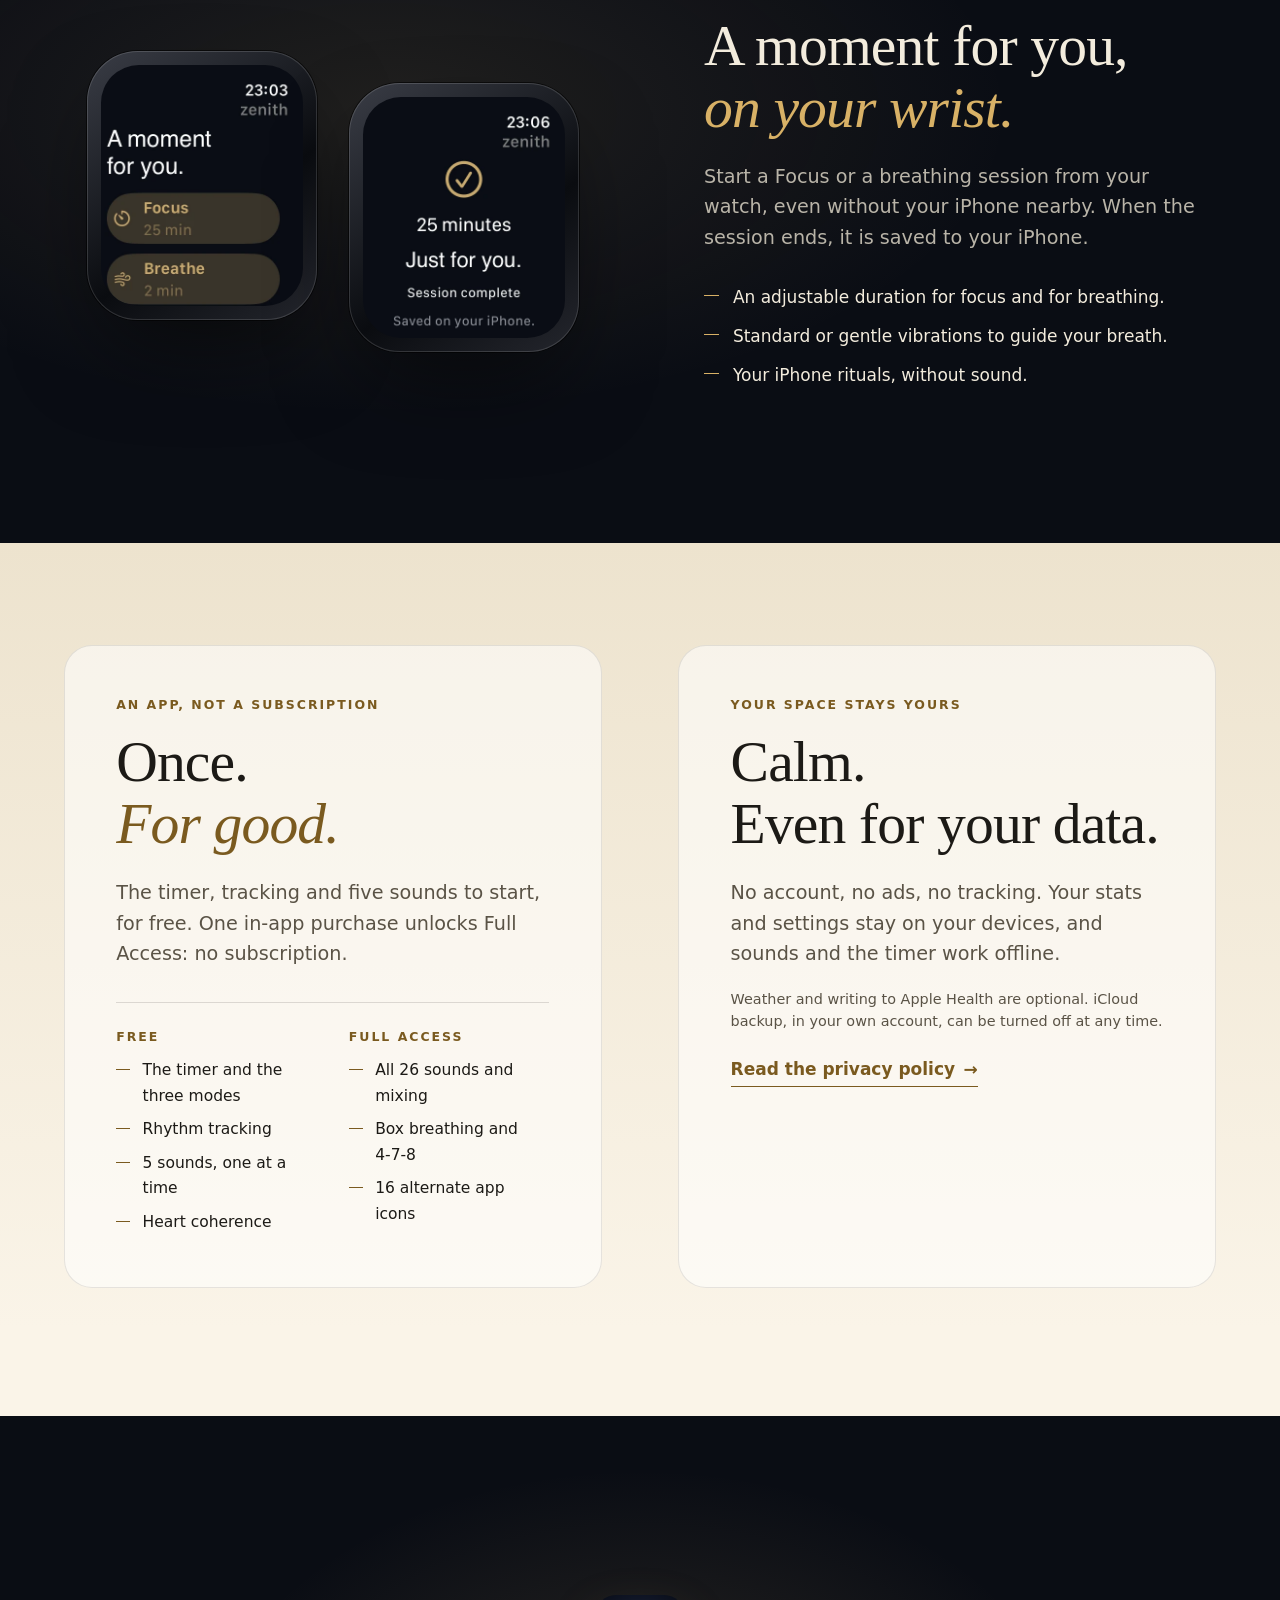
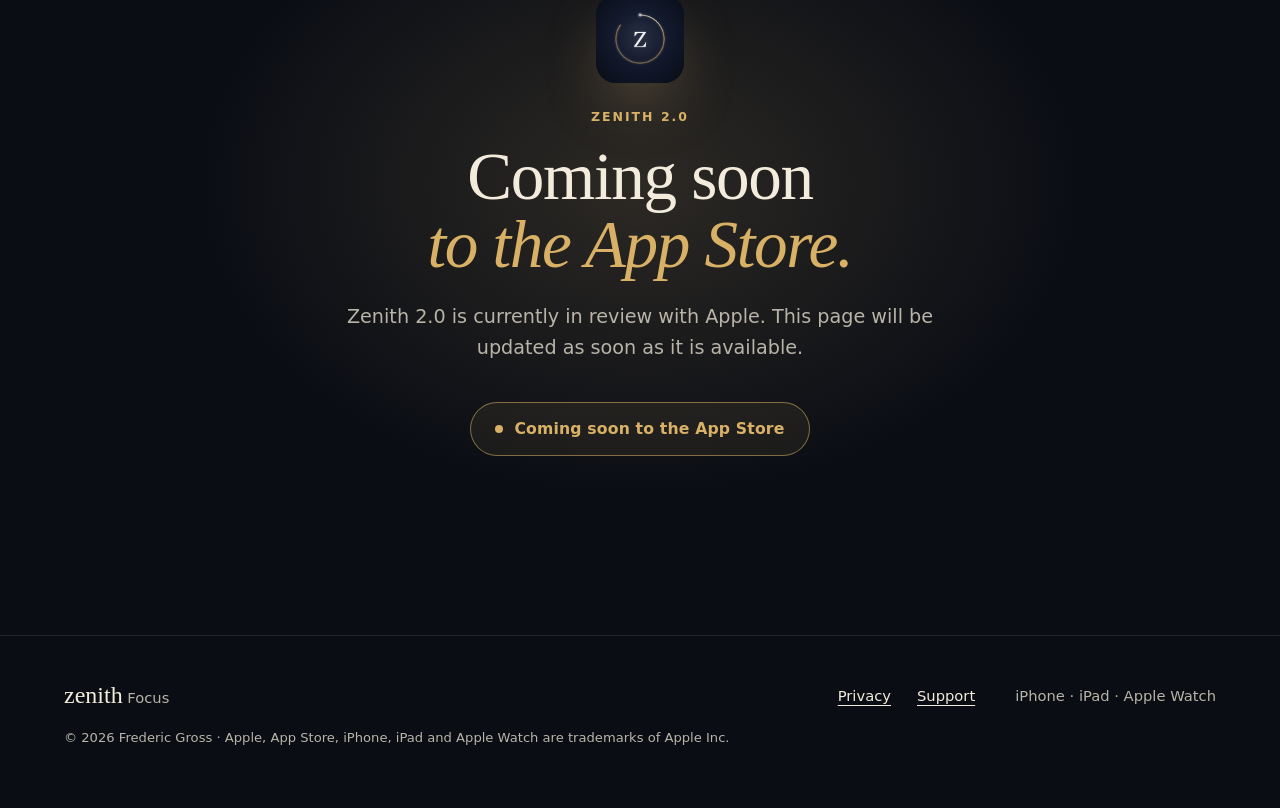
==== commit 61840efc: "Replace support page with the bilingual Zenith 2.0 launch site (coming soon) Co-Authored-By: Claude " ====
--- a/index.html
+++ b/index.html
@@ -1,83 +1,24 @@
-<!DOCTYPE html>
-<html lang="fr">
+<!doctype html>
+<html lang="en">
 <head>
 <meta charset="utf-8">
 <meta name="viewport" content="width=device-width, initial-scale=1">
-<title>Zenith Focus — Confidentialité &amp; support</title>
-<meta name="description" content="Politique de confidentialité et support de Zenith Focus / Zenith Focus privacy policy and support.">
-<style>
-  :root { --ink:#0A0D14; --surface:#161B28; --gold:#C9A96E; --text:#DBDBE5; --muted:#8A8A99; }
-  * { box-sizing:border-box; }
-  body { margin:0; background:var(--ink); color:var(--text); font:16px/1.6 -apple-system, "Helvetica Neue", sans-serif; }
-  main { max-width:720px; margin:0 auto; padding:48px 16px 64px; }
-  .brand { font:32px Georgia, serif; color:var(--gold); letter-spacing:.02em; }
-  .links { margin:12px 0 40px; display:flex; gap:12px; flex-wrap:wrap; }
-  .links a { color:var(--ink); background:var(--gold); padding:8px 16px; border-radius:999px; text-decoration:none; font-weight:600; font-size:14px; }
-  h1 { font:26px/1.3 Georgia, serif; color:var(--text); margin:40px 0 4px; }
-  h2 { font:18px Georgia, serif; color:var(--gold); margin:32px 0 8px; }
-  p, li { color:var(--text); }
-  em { color:var(--muted); font-style:normal; font-size:14px; }
-  a { color:var(--gold); }
-  ul { padding-left:20px; }
-  hr { border:0; border-top:1px solid var(--surface); margin:56px 0 0; }
-  footer { margin-top:48px; color:var(--muted); font-size:13px; text-align:center; }
-</style>
+<title>Zenith Focus 2.0</title>
+<meta name="description" content="Zenith 2.0 brings focus, ambient sounds, guided breathing and rhythm tracking to iPhone, iPad and Apple Watch. Coming soon to the App Store.">
+<meta name="theme-color" content="#0a0d14">
+<meta name="color-scheme" content="dark">
+<link rel="canonical" href="https://zenithfocus.app/">
+<link rel="alternate" hreflang="fr" href="https://zenithfocus.app/fr/">
+<link rel="alternate" hreflang="en" href="https://zenithfocus.app/en/">
+<link rel="alternate" hreflang="x-default" href="https://zenithfocus.app/">
+<link rel="icon" type="image/png" sizes="64x64" href="assets/img/favicon-64.png">
+<style>html{background:#0a0d14;color:#f3ecdd;font:17px/1.5 Georgia,serif}body{min-height:100vh;margin:0;display:grid;place-content:center;gap:1.4rem;text-align:center;padding:24px}h1{font-weight:400;font-size:2.4rem;margin:0;letter-spacing:.01em}nav{display:flex;gap:1.6rem;justify-content:center}a{color:#d8b166;text-underline-offset:.3em}a:focus-visible{outline:2px solid #d8b166;outline-offset:4px}</style>
+<script>
+(function(){try{var s=localStorage.getItem("zenith-lang");var l=(s==="fr"||s==="en")?s:((navigator.languages&&navigator.languages[0])||navigator.language||"en").slice(0,2)==="fr"?"fr":"en";location.replace(l+"/"+(location.search||"")+(location.hash||""))}catch(e){}})();
+</script>
 </head>
 <body>
-<main>
-<div class="brand">Zenith Focus</div>
-<nav class="links">
-  <a href="https://apps.apple.com/app/id6775614706">App Store</a>
-  <a href="mailto:zenithfocusapp@gmail.com">Support</a>
-</nav>
-<h1>Politique de confidentialité — Zenith Focus</h1>
-<p><em>Dernière mise à jour : 23 septembre 2026</em></p>
-<p>Zenith Focus est conçue selon le principe du « zéro collecte ». Nous ne créons pas de compte, n'hébergeons aucun serveur et ne collectons aucune donnée personnelle — à une seule exception, détaillée ci-dessous : la position approximative, si tu actives la fonction météo.</p>
-<h2>Données stockées</h2>
-<p>Toutes tes données (statistiques de focus, séries, historique des séances, réglages, rituels et respirations personnalisés, mix de sons) sont stockées <strong>localement sur tes appareils</strong> — ton iPhone ou ton iPad, et ton Apple Watch si tu l'utilises (voir ci-dessous) — et partagées avec les widgets via un App Group local. Nous n'exploitons aucun serveur pour les recevoir : elles ne nous sont jamais transmises.</p>
-<h2>Apple Watch</h2>
-<p>Si tu utilises l'app Zenith Focus sur une Apple Watch associée à ton iPhone, les deux apps échangent via WatchConnectivity, le mécanisme fourni par Apple pour synchroniser une app Watch avec son app iPhone :</p>
-<ul><li>de l'iPhone vers la montre : l'état de la séance en cours (rituel, temps restant, lecture ou pause), tes rituels personnalisés, tes techniques de respiration et, si tu utilises la météo, l'ambiance sonore suggérée (pas ta position) ;</li><li>de la montre vers l'iPhone : les résultats des séances faites sur la montre (type, durée, date, terminée ou interrompue), pour tes statistiques, et les commandes pause/reprise.</li></ul>
-<p>Ces échanges se font entre tes appareils ; Zenith Focus ne les envoie à aucun serveur, le nôtre ou celui d'un tiers. Leur acheminement est assuré par Apple.</p>
-<h2>Sauvegarde iCloud</h2>
-<p>Si la sauvegarde iCloud est activée (réglage « Sauvegarde automatique », activé par défaut, désactivable à tout moment), une copie de tes réglages, rituels, respirations personnalisées, statistiques et historique de séances est enregistrée dans <strong>ton propre compte iCloud</strong>, pour pouvoir les retrouver après une réinstallation ou sur un autre appareil. Cette copie est stockée et acheminée par Apple ; nous n'y avons pas accès. Elle ne contient ni ta position, ni tes données Santé, ni tes informations d'achat.</p>
-<h2>Localisation</h2>
-<p>Si tu actives la fonction météo, l'app utilise ta position approximative (latitude/longitude), <strong>arrondie à environ 1 km</strong> avant de quitter l'appareil, <strong>uniquement</strong> pour interroger le service météo <a href="https://open-meteo.com">Open-Meteo</a> et le service de géocodage d'Apple (pour afficher le nom de ta ville). Ces coordonnées :</p>
-<ul><li>ne sont <strong>pas</strong> stockées,</li><li>ne sont <strong>pas</strong> associées à ton identité,</li><li>ne sont <strong>pas</strong> utilisées à des fins de suivi.</li></ul>
-<p>Tu peux refuser ou révoquer cet accès à tout moment dans les Réglages iOS.</p>
-<h2>Santé</h2>
-<p>Si tu actives la synchronisation Santé (désactivée par défaut, dans les Réglages), l'app <strong>écrit</strong> tes séances de respiration terminées dans Apple Santé comme minutes de pleine conscience. Zenith Focus ne <strong>lit</strong> jamais de donnée Santé — ces informations restent gérées par le système Santé d'Apple sur ton appareil, ne nous sont jamais transmises, et tu peux révoquer cet accès à tout moment dans Réglages iOS → Santé → Accès aux données et aux appareils.</p>
-<h2>Achats</h2>
-<p>L'achat unique « Accès complet » est géré entièrement par <strong>Apple</strong> (StoreKit). Nous ne recevons ni ne stockons aucune information de paiement.</p>
-<h2>Suivi &amp; publicité</h2>
-<p>Aucun suivi, aucune publicité, aucun outil d'analyse tiers. Zenith Focus n'utilise pas l'App Tracking Transparency car elle ne suit rien.</p>
-<h2>Contact</h2>
-<p>Pour toute question : <strong><a href="mailto:zenithfocusapp@gmail.com">zenithfocusapp@gmail.com</a></strong></p>
-<hr>
-<h1>Privacy Policy — Zenith Focus</h1>
-<p><em>Last updated: September 23, 2026</em></p>
-<p>Zenith Focus is built around a "zero collection" principle. We do not create accounts, run no servers, and collect no personal data — with one exception, detailed below: your approximate location, if you enable the weather feature.</p>
-<h2>Stored data</h2>
-<p>All your data (focus statistics, streaks, session history, settings, custom rituals and breathing techniques, sound mix) is stored <strong>locally on your devices</strong> — your iPhone or iPad, and your Apple Watch if you use it (see below) — and shared with the widgets through a local App Group. We run no server to receive it: it is never sent to us.</p>
-<h2>Apple Watch</h2>
-<p>If you use the Zenith Focus app on an Apple Watch paired with your iPhone, the two apps communicate through WatchConnectivity, the mechanism Apple provides to keep a Watch app in sync with its iPhone app:</p>
-<ul><li>from iPhone to Watch: the current session's state (ritual, time remaining, playing or paused), your custom rituals, your breathing techniques and, if you use weather, the suggested soundscape (not your location);</li><li>from Watch to iPhone: the results of sessions done on the watch (type, duration, date, completed or interrupted), for your statistics, and pause/resume commands.</li></ul>
-<p>These exchanges happen between your devices; Zenith Focus does not send them to any server, ours or a third party's. Their delivery is handled by Apple.</p>
-<h2>iCloud backup</h2>
-<p>If iCloud backup is on ("Automatic backup" setting, on by default, can be turned off at any time), a copy of your settings, rituals, custom breathing techniques, statistics and session history is saved to <strong>your own iCloud account</strong>, so you can get them back after reinstalling or on another device. This copy is stored and delivered by Apple; we have no access to it. It contains neither your location, nor your Health data, nor your purchase information.</p>
-<h2>Location</h2>
-<p>If you enable the weather feature, the app uses your approximate location (latitude/longitude), <strong>rounded to about 1 km</strong> before it leaves the device, <strong>solely</strong> to query the <a href="https://open-meteo.com">Open-Meteo</a> weather service and Apple's geocoding service (to show your city name). These coordinates are:</p>
-<ul><li><strong>not</strong> stored,</li><li><strong>not</strong> linked to your identity,</li><li><strong>not</strong> used for tracking.</li></ul>
-<p>You can deny or revoke this access at any time in iOS Settings.</p>
-<h2>Health</h2>
-<p>If you turn on Health sync (off by default, in Settings), the app <strong>writes</strong> your completed breathing sessions to Apple Health as mindful minutes. Zenith Focus never <strong>reads</strong> any Health data — this information stays managed by Apple's Health system on your device, is never sent to us, and you can revoke this access at any time in iOS Settings → Health → Data Access &amp; Devices.</p>
-<h2>Purchases</h2>
-<p>The one-time "Full Access" purchase is handled entirely by <strong>Apple</strong> (StoreKit). We neither receive nor store any payment information.</p>
-<h2>Tracking &amp; advertising</h2>
-<p>No tracking, no ads, no third-party analytics. Zenith Focus does not use App Tracking Transparency because it tracks nothing.</p>
-<h2>Contact</h2>
-<p>For any question: <strong><a href="mailto:zenithfocusapp@gmail.com">zenithfocusapp@gmail.com</a></strong></p>
-<footer>© 2026 Frederic Gross · Zenith Focus</footer>
-</main>
+<h1>zenith</h1>
+<nav aria-label="Language / Langue"><a href="fr/" hreflang="fr" lang="fr">Français</a><a href="en/" hreflang="en" lang="en">English</a></nav>
 </body>
 </html>
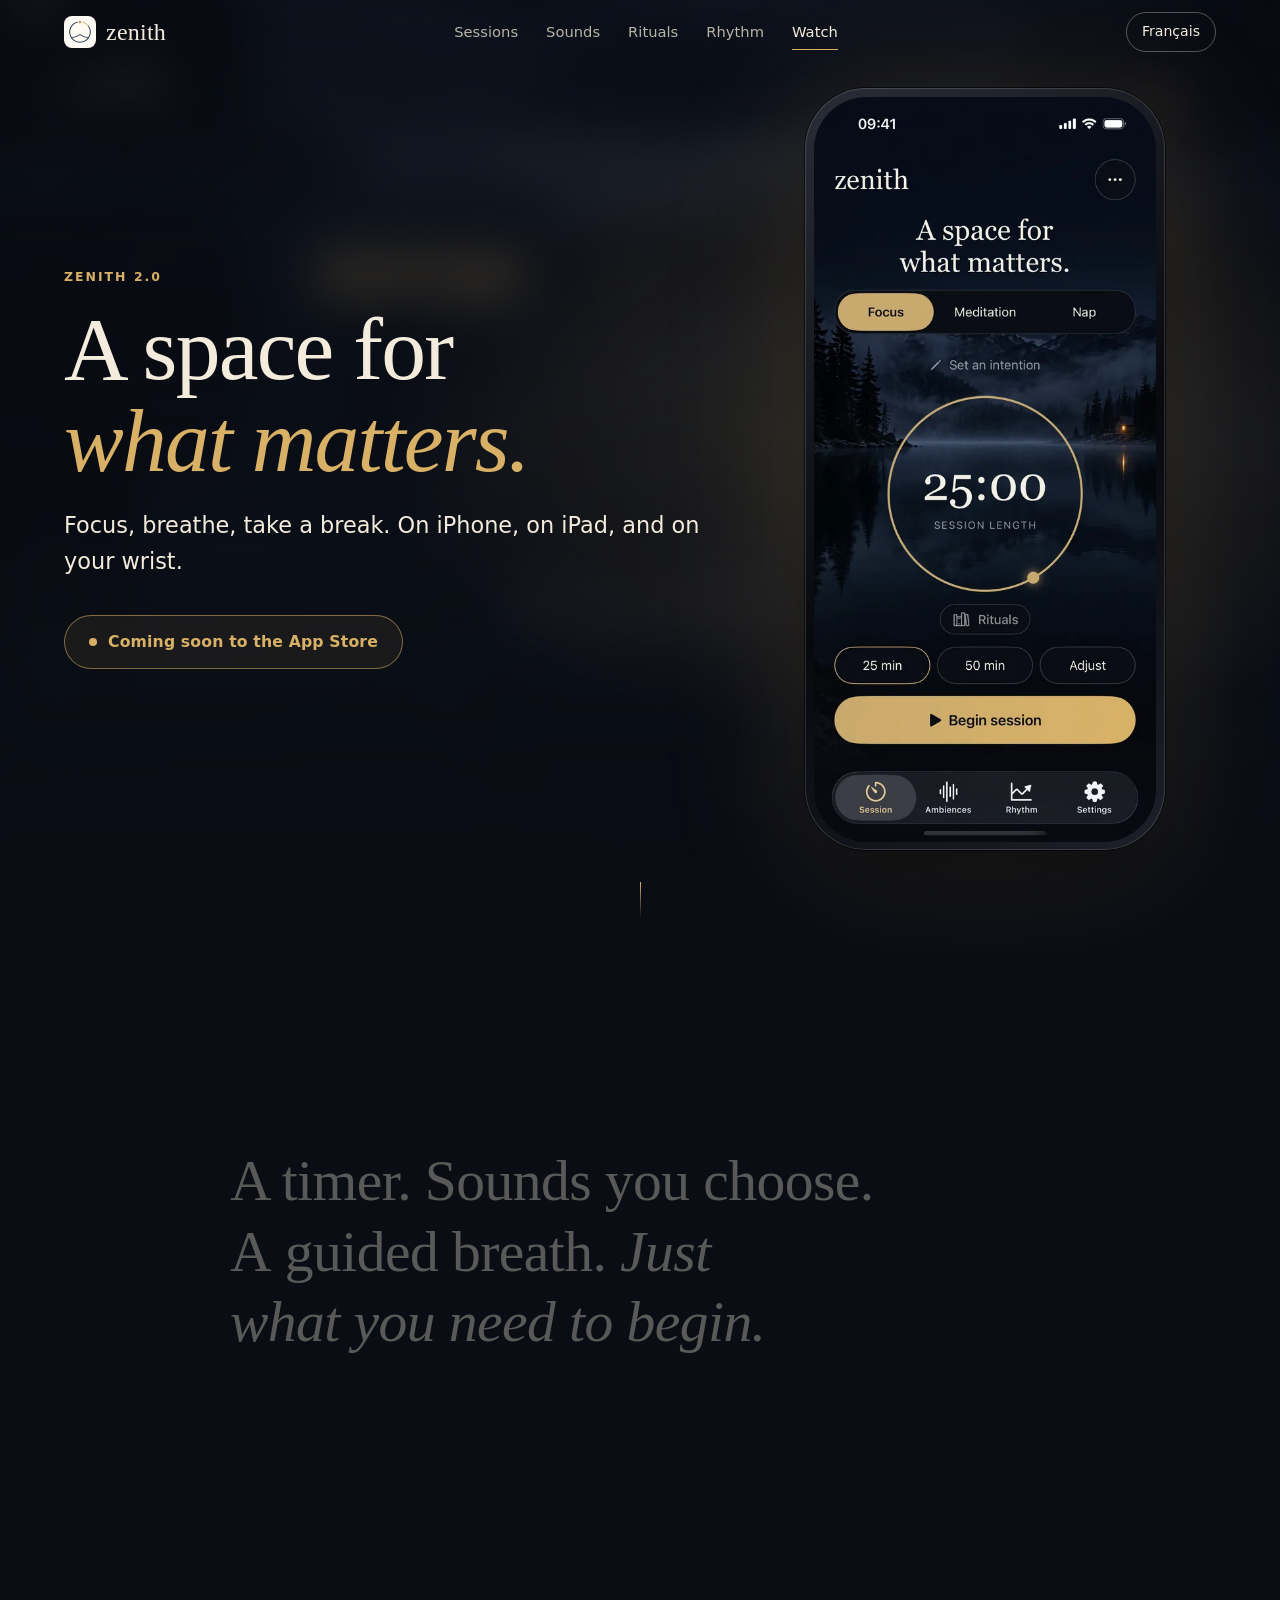
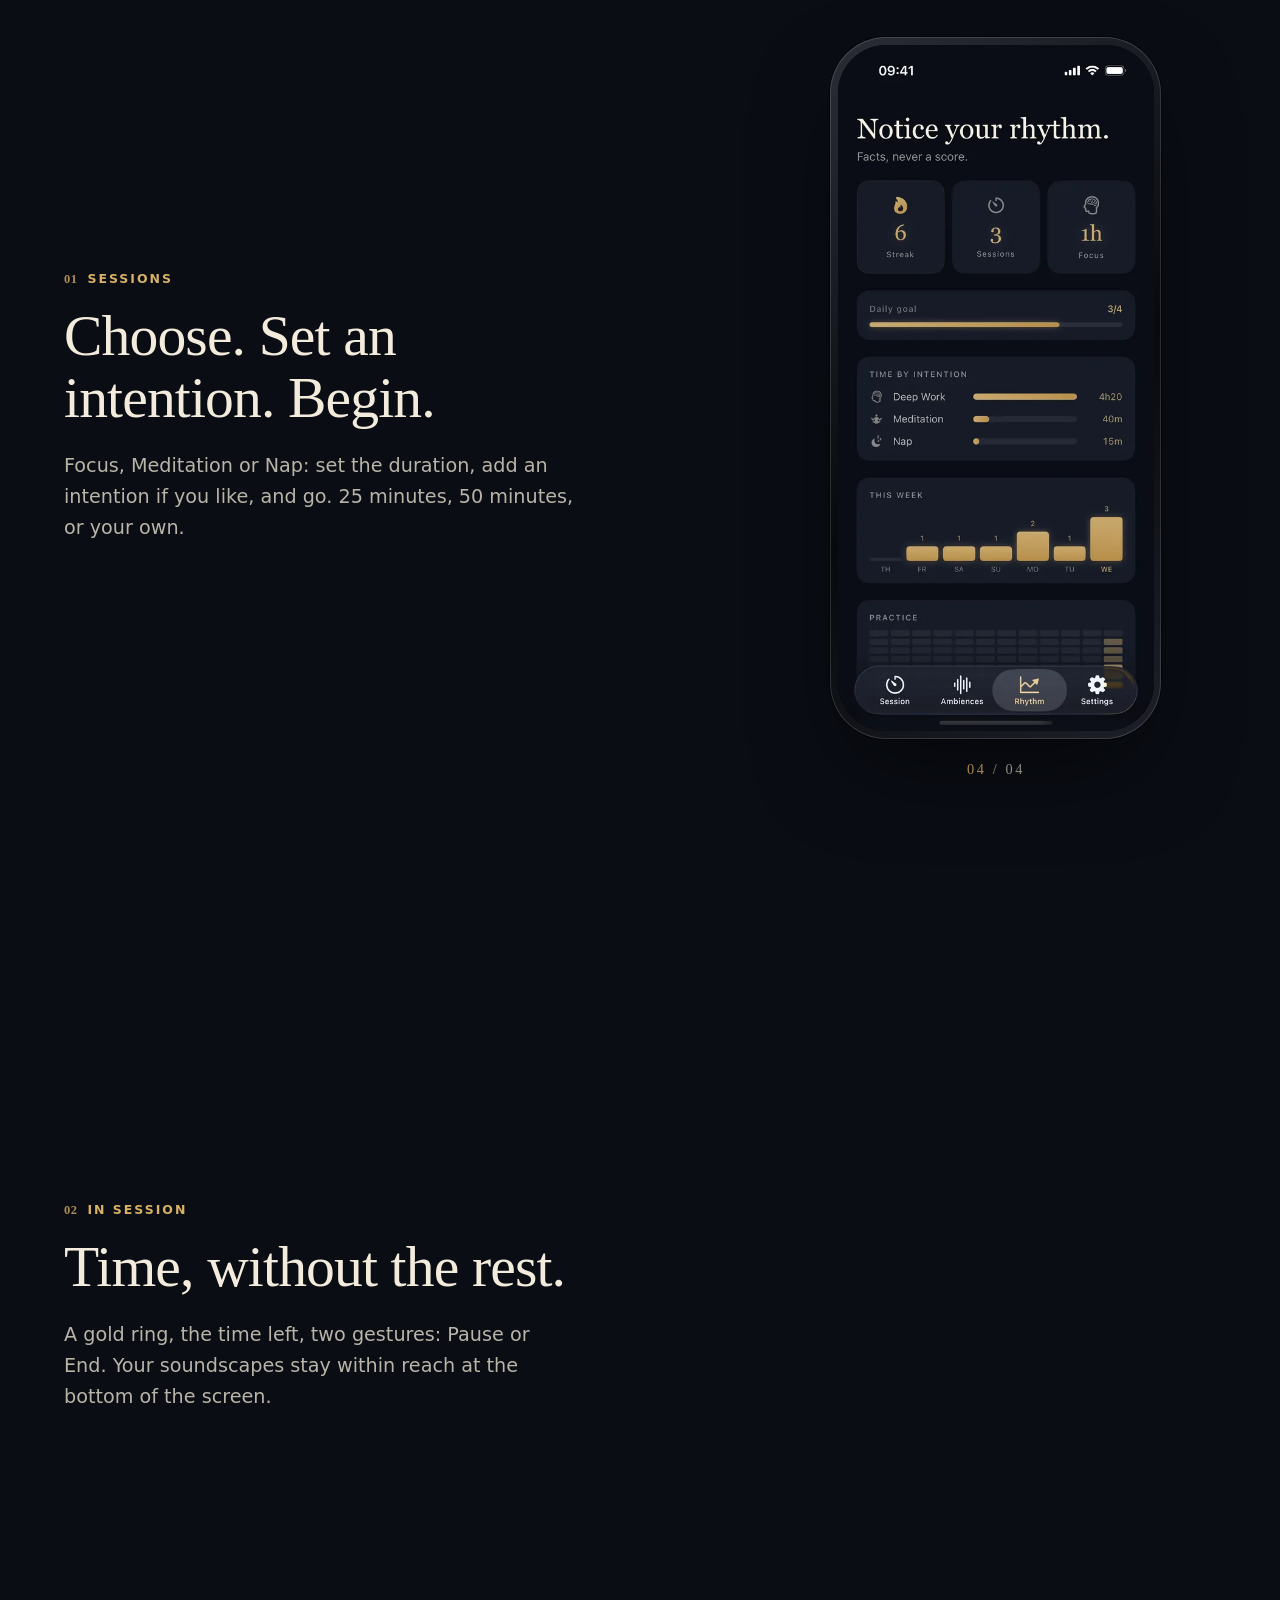
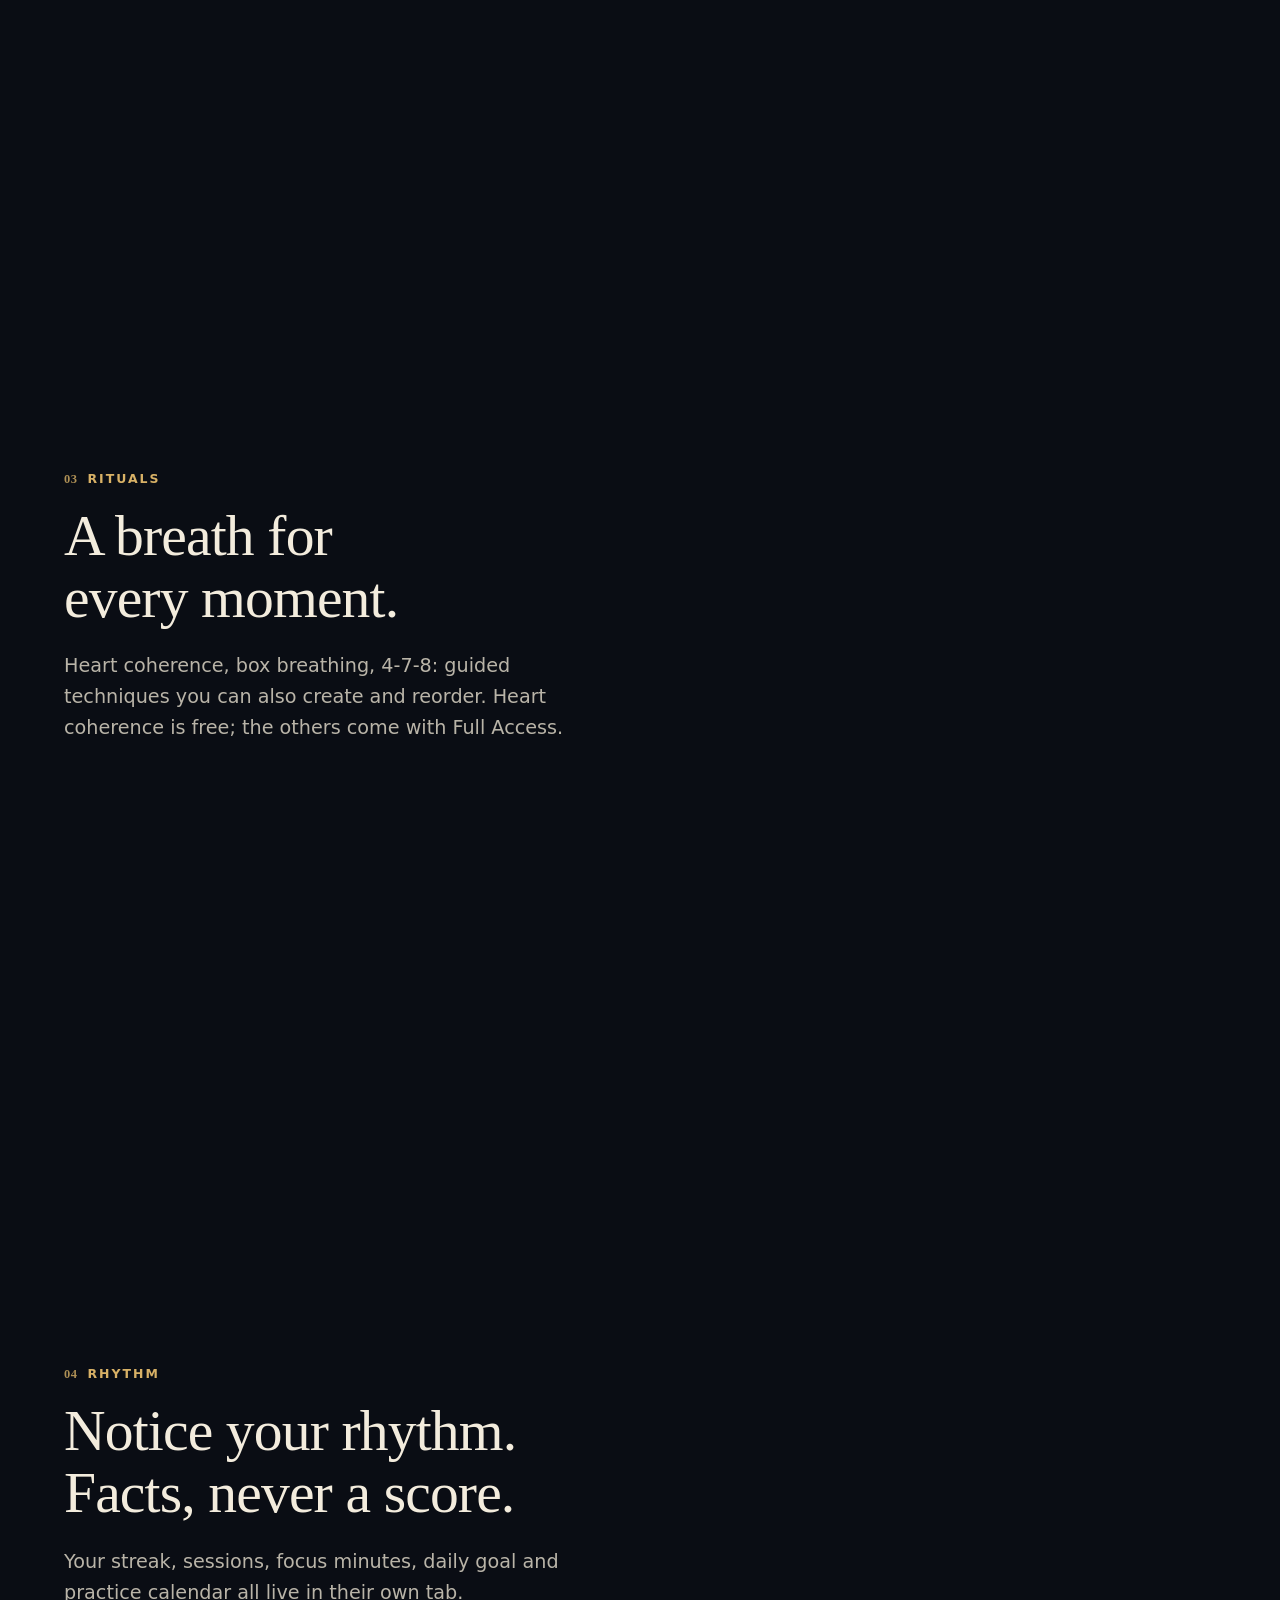
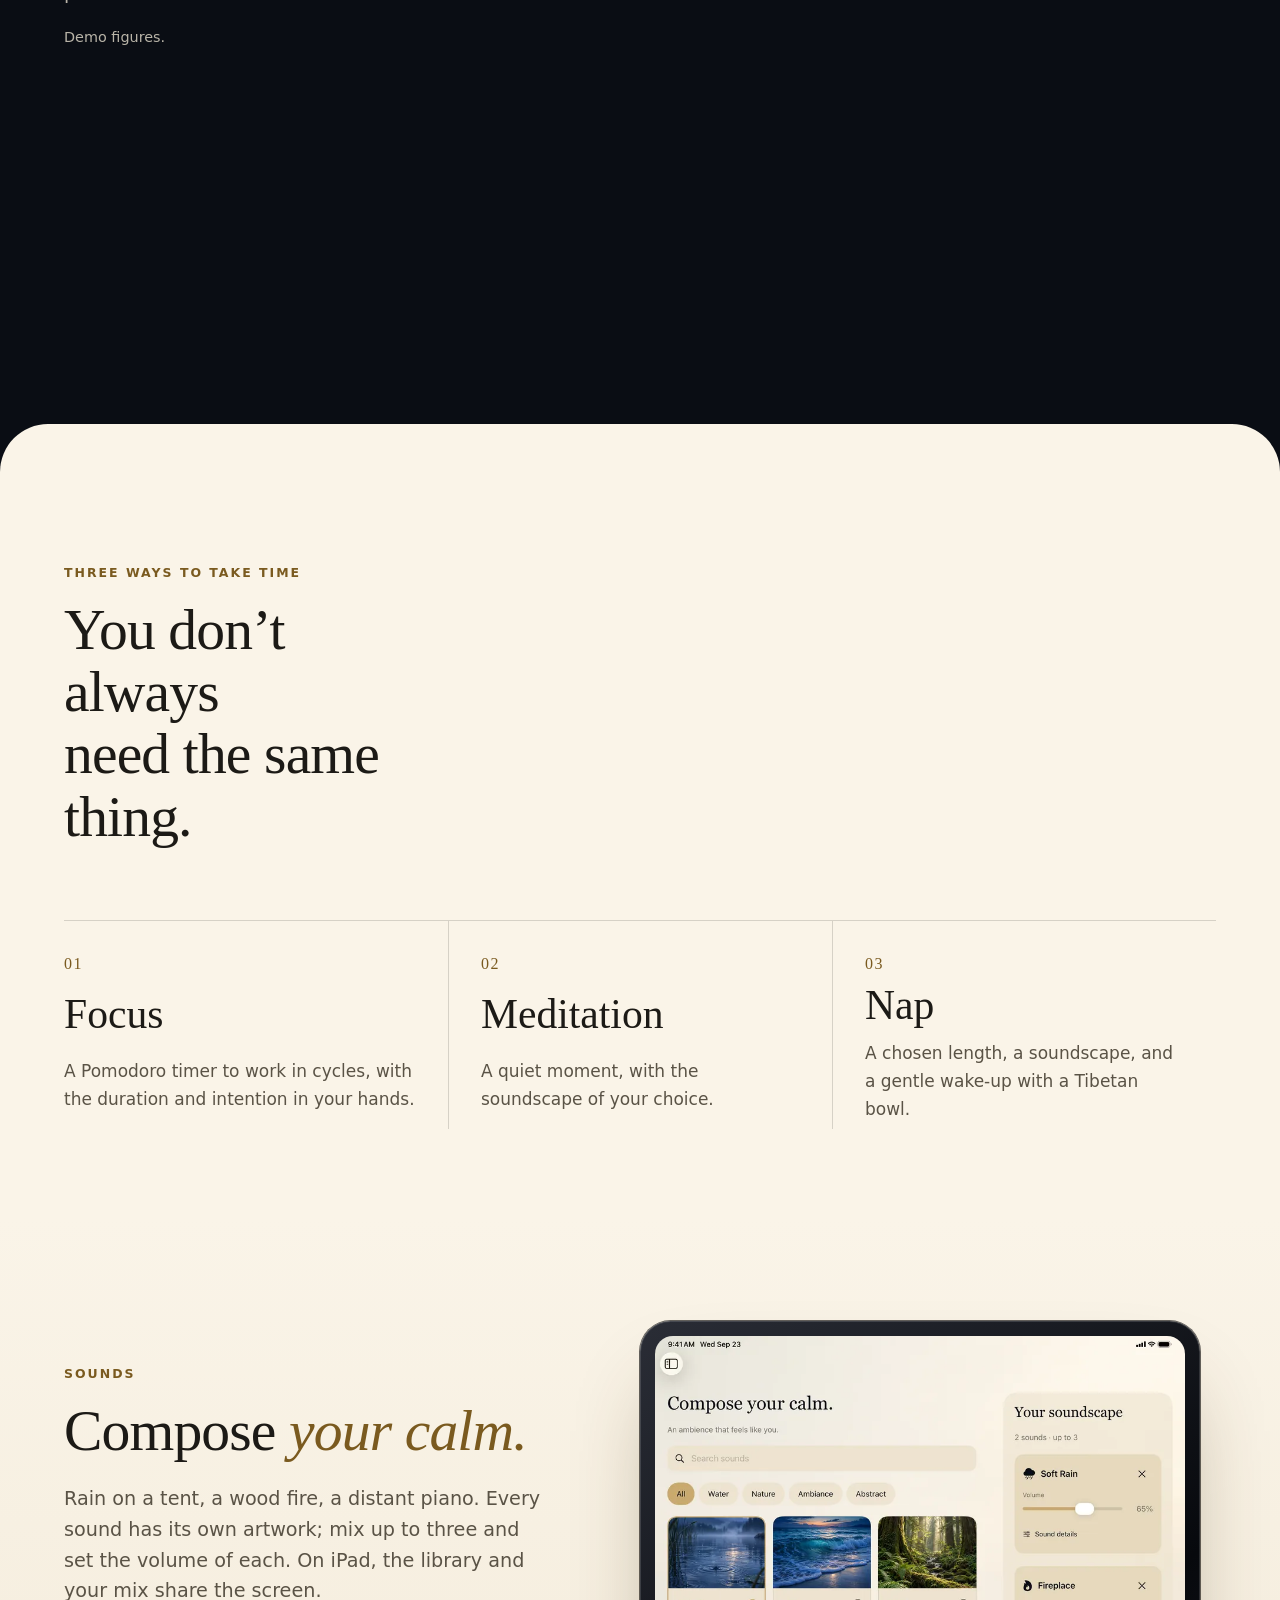
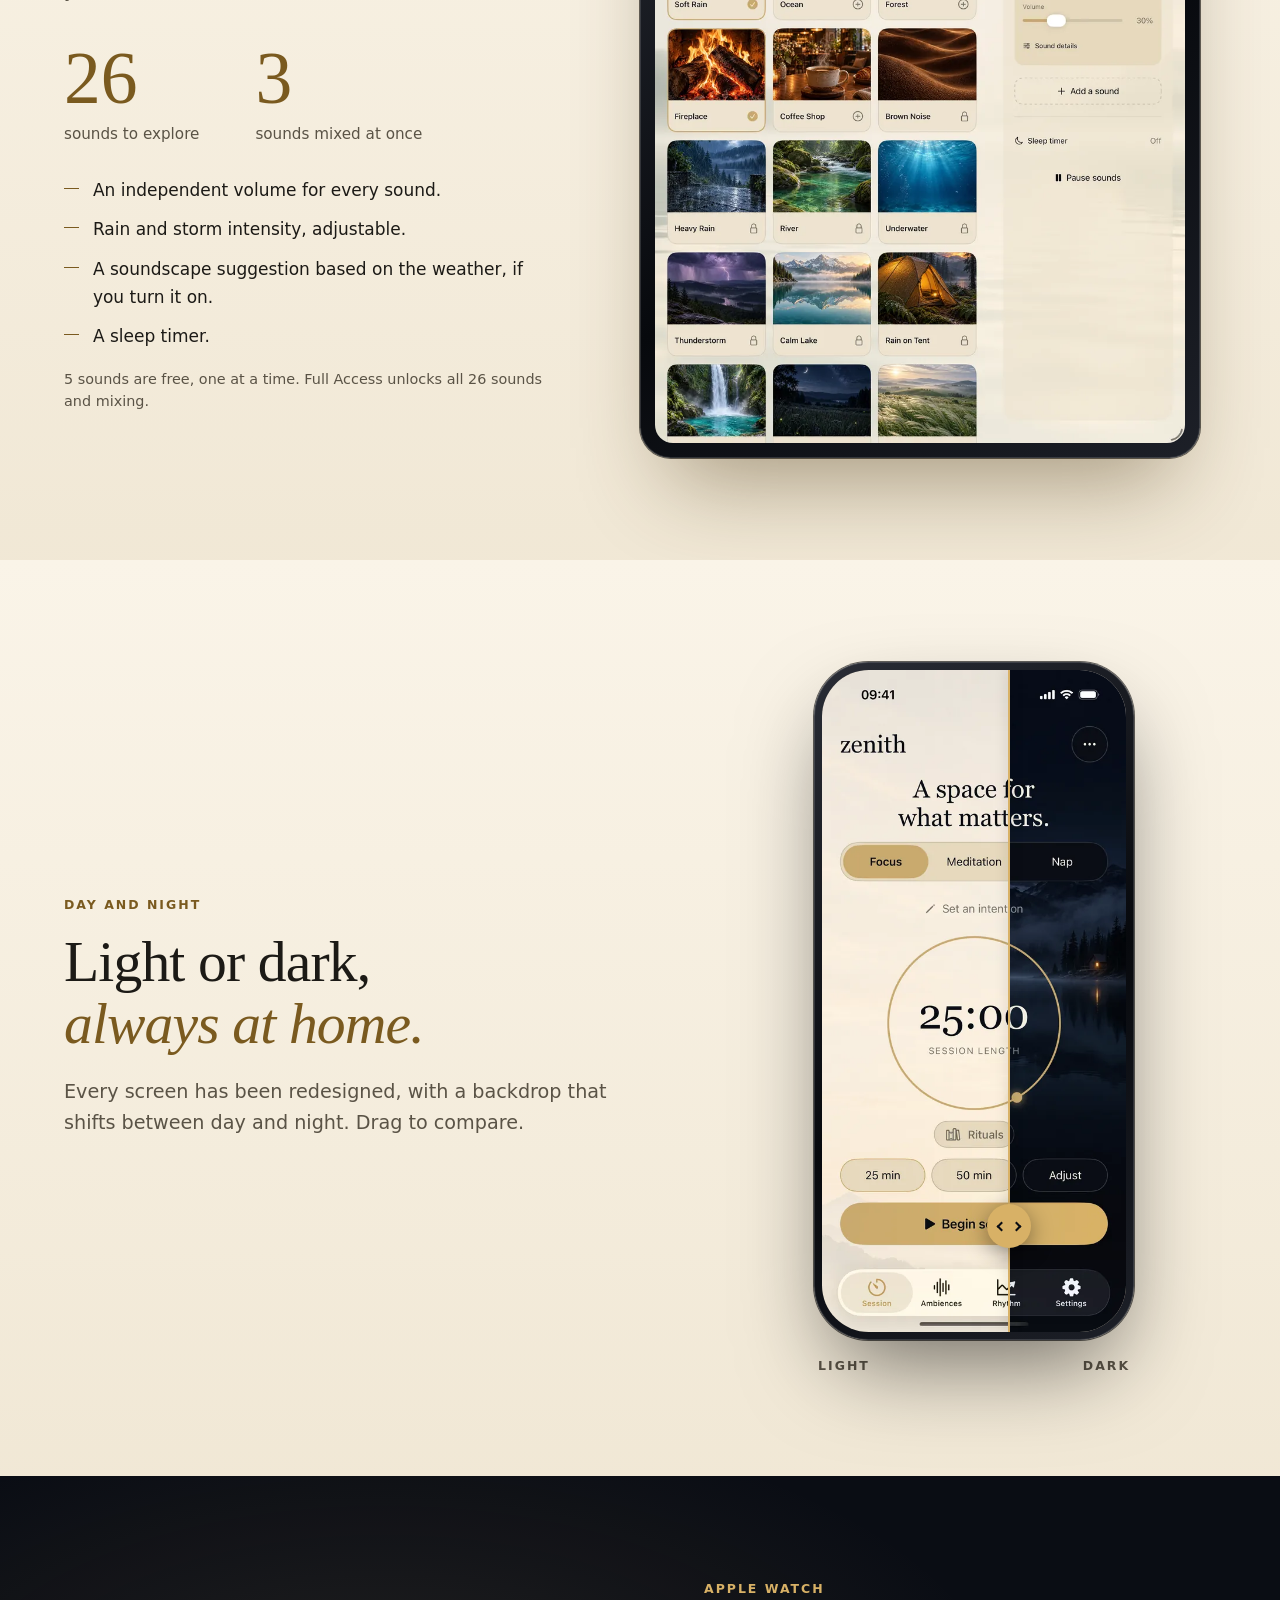
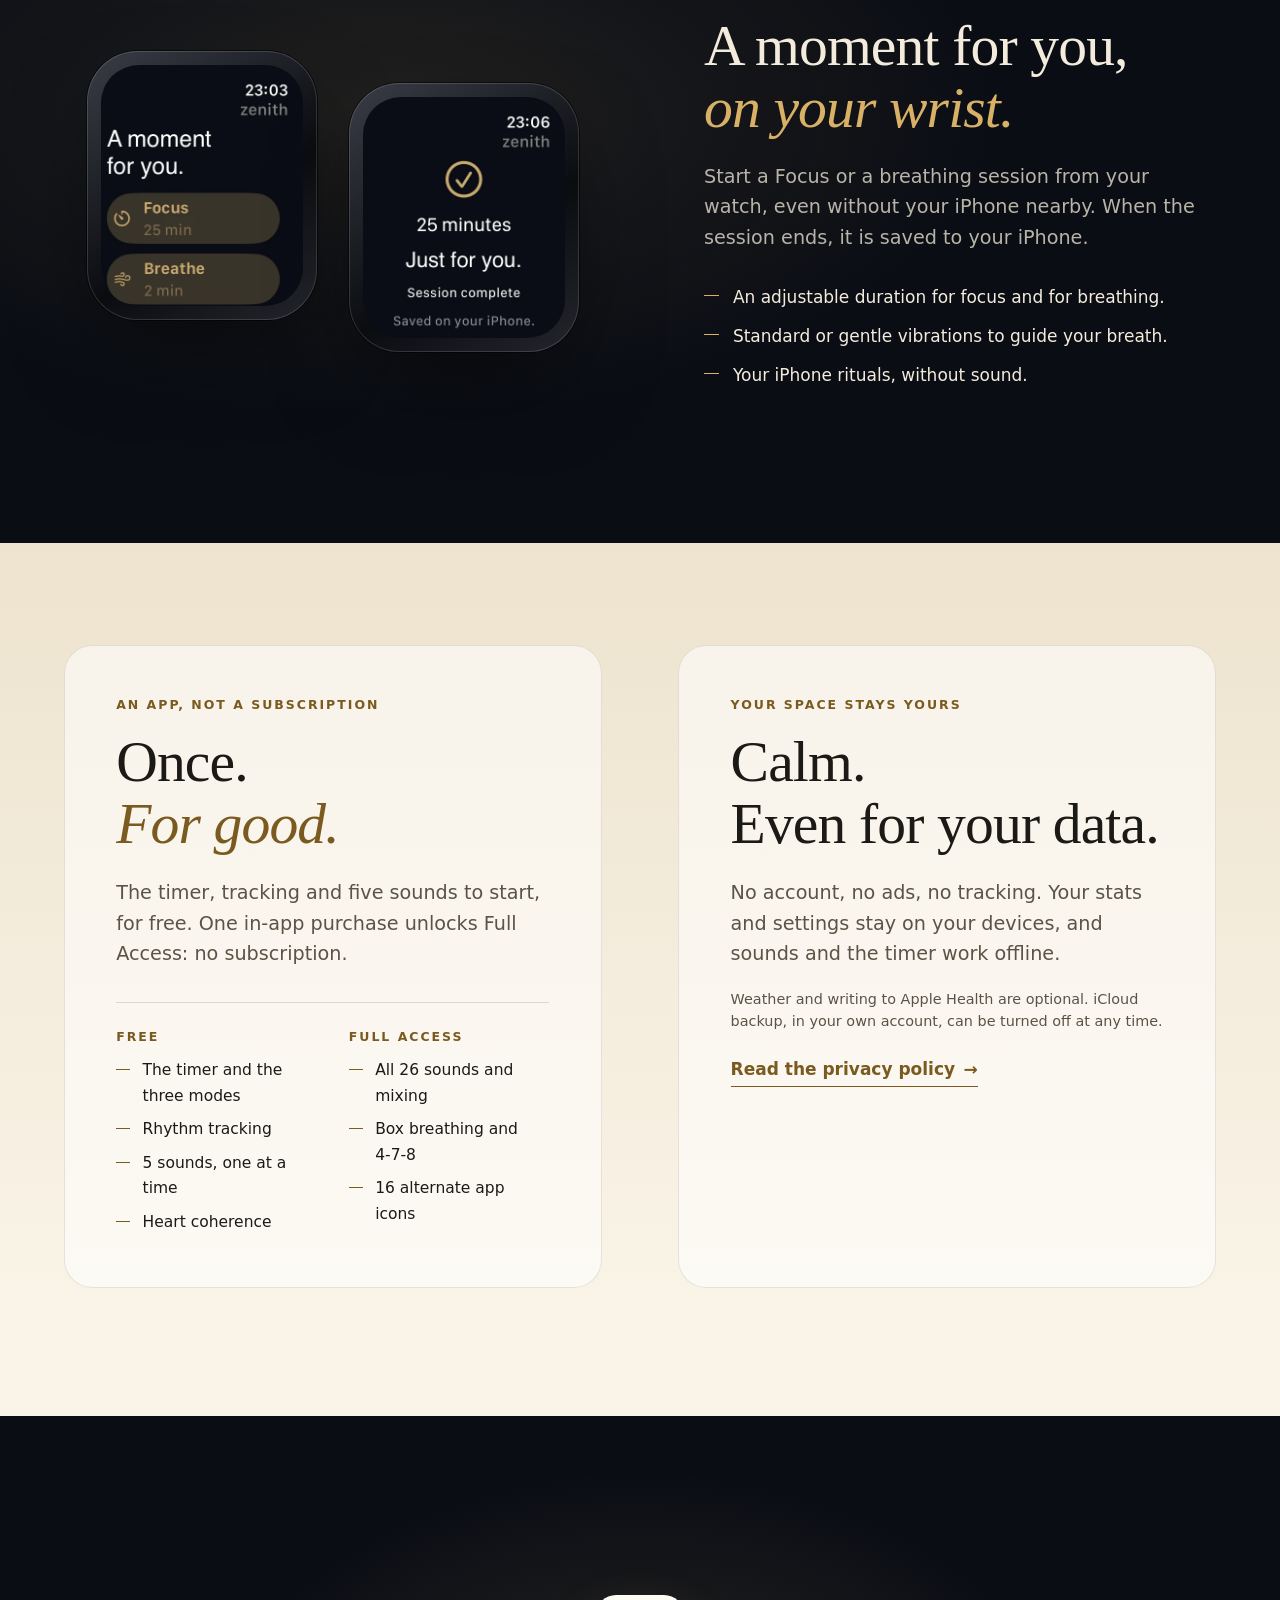
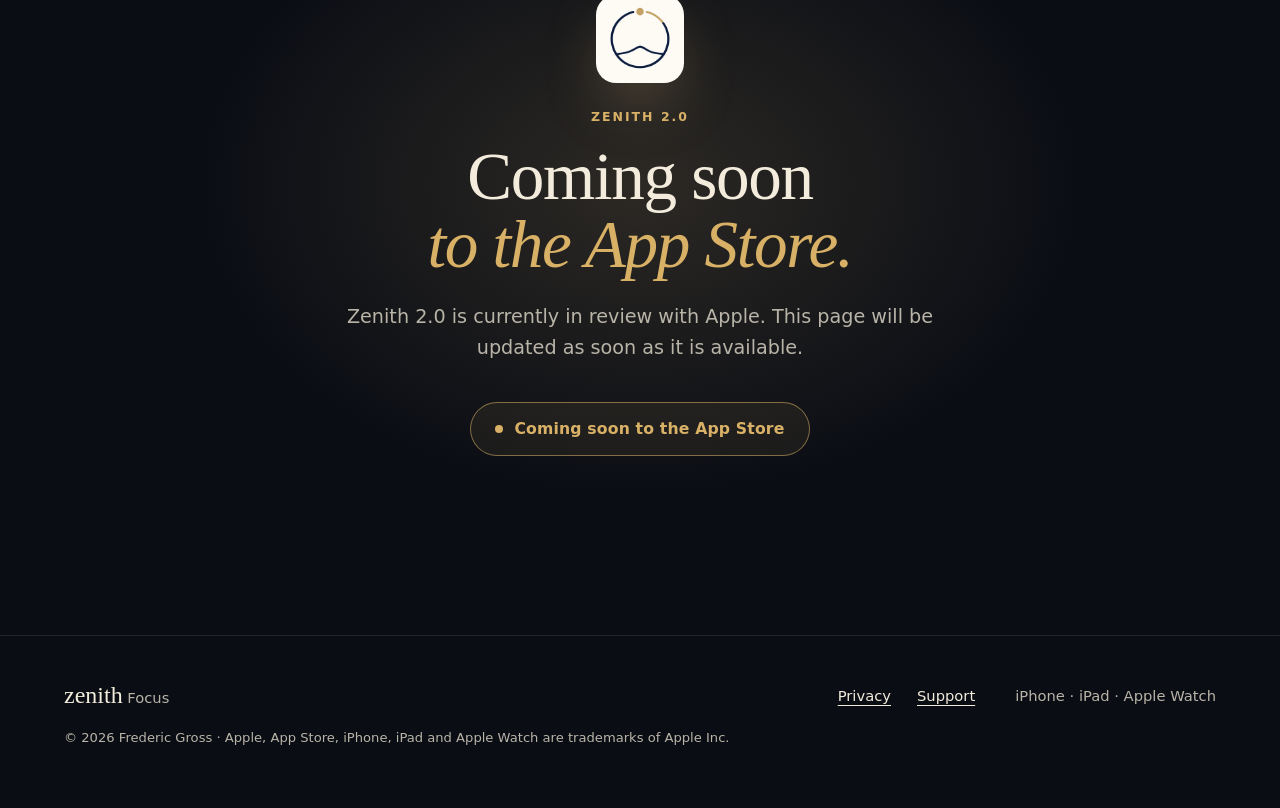
==== commit 64ca23f2: "Refresh favicon set and social share image with the V2 icon Co-Authored-By: Claude Sonnet 5.5 <norep" ====
--- a/index.html
+++ b/index.html
@@ -11,7 +11,8 @@
 <link rel="alternate" hreflang="fr" href="https://zenithfocus.app/fr/">
 <link rel="alternate" hreflang="en" href="https://zenithfocus.app/en/">
 <link rel="alternate" hreflang="x-default" href="https://zenithfocus.app/">
-<link rel="icon" type="image/png" sizes="64x64" href="assets/img/favicon-64.png">
+<link rel="icon" href="favicon.ico" sizes="48x48">
+<link rel="icon" type="image/png" sizes="32x32" href="assets/img/favicon-32.png">
 <style>html{background:#0a0d14;color:#f3ecdd;font:17px/1.5 Georgia,serif}body{min-height:100vh;margin:0;display:grid;place-content:center;gap:1.4rem;text-align:center;padding:24px}h1{font-weight:400;font-size:2.4rem;margin:0;letter-spacing:.01em}nav{display:flex;gap:1.6rem;justify-content:center}a{color:#d8b166;text-underline-offset:.3em}a:focus-visible{outline:2px solid #d8b166;outline-offset:4px}</style>
 <script>
 (function(){try{var s=localStorage.getItem("zenith-lang");var l=(s==="fr"||s==="en")?s:((navigator.languages&&navigator.languages[0])||navigator.language||"en").slice(0,2)==="fr"?"fr":"en";location.replace(l+"/"+(location.search||"")+(location.hash||""))}catch(e){}})();
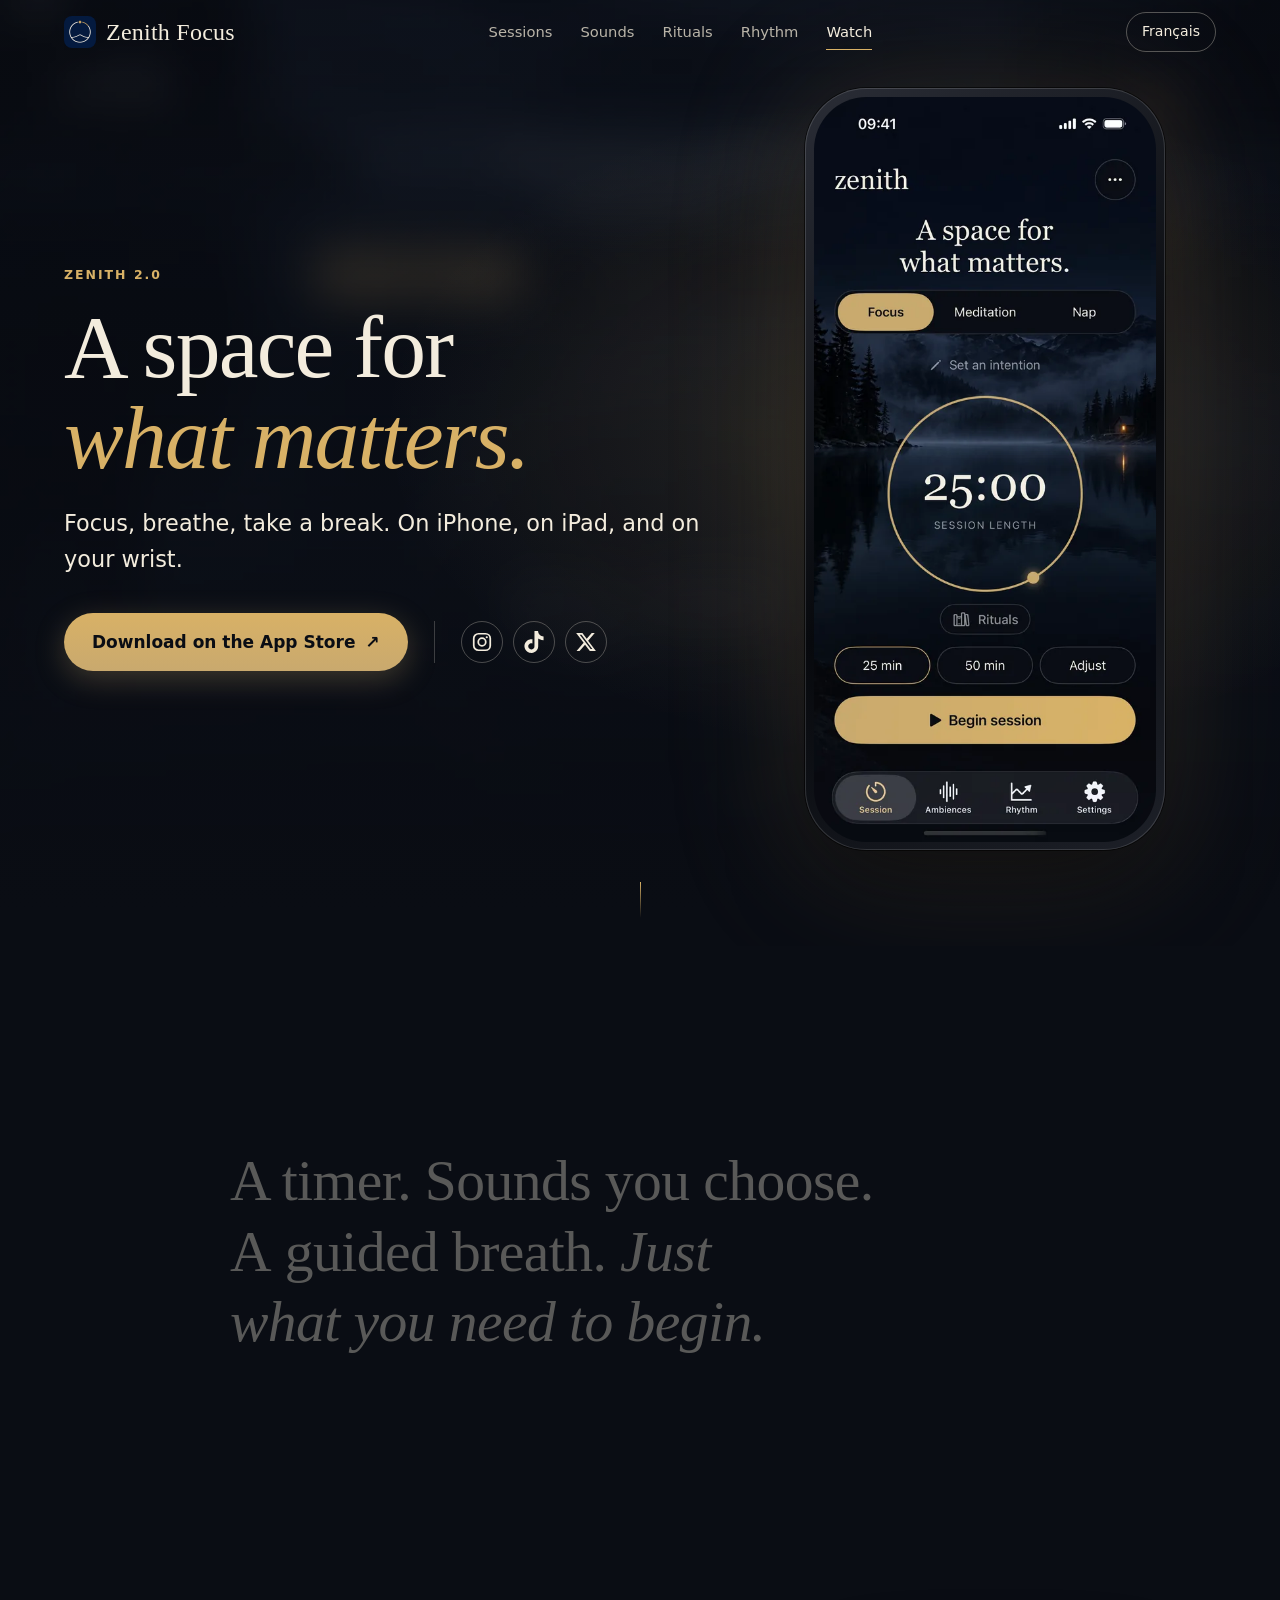
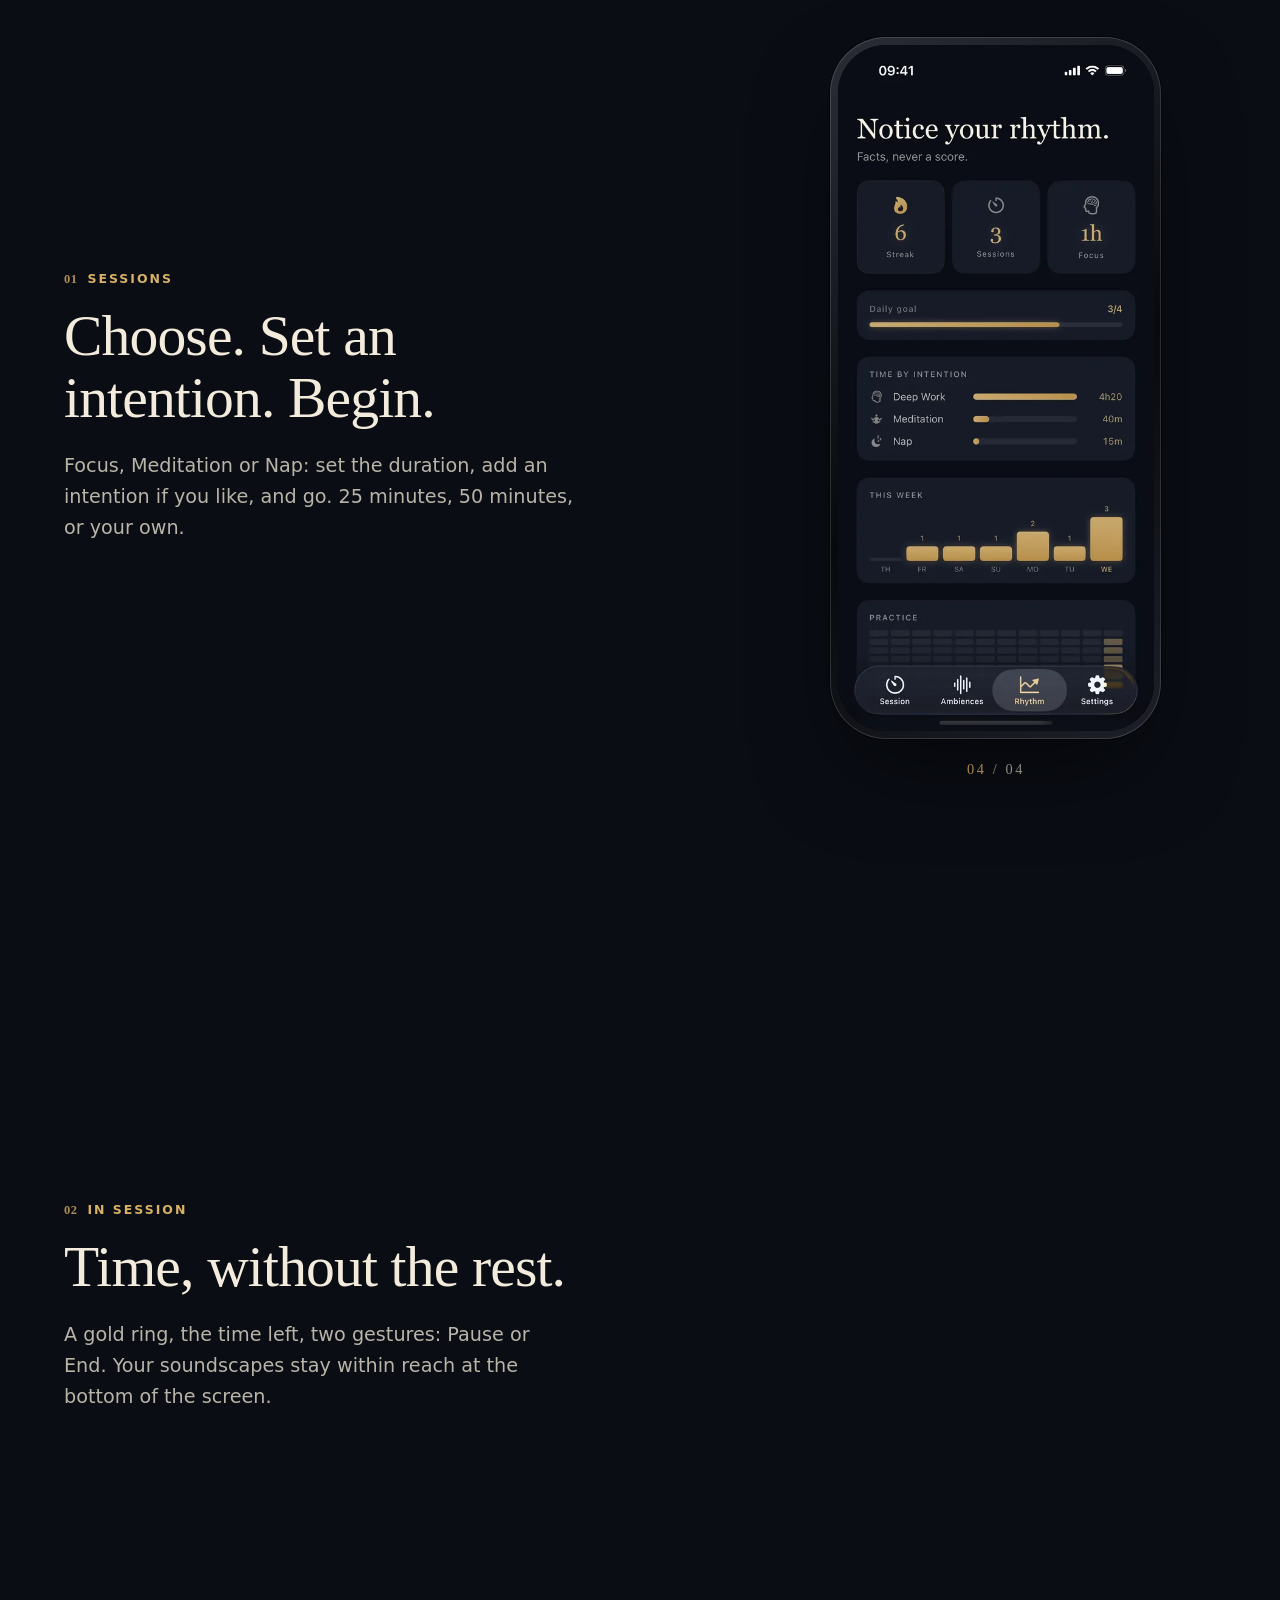
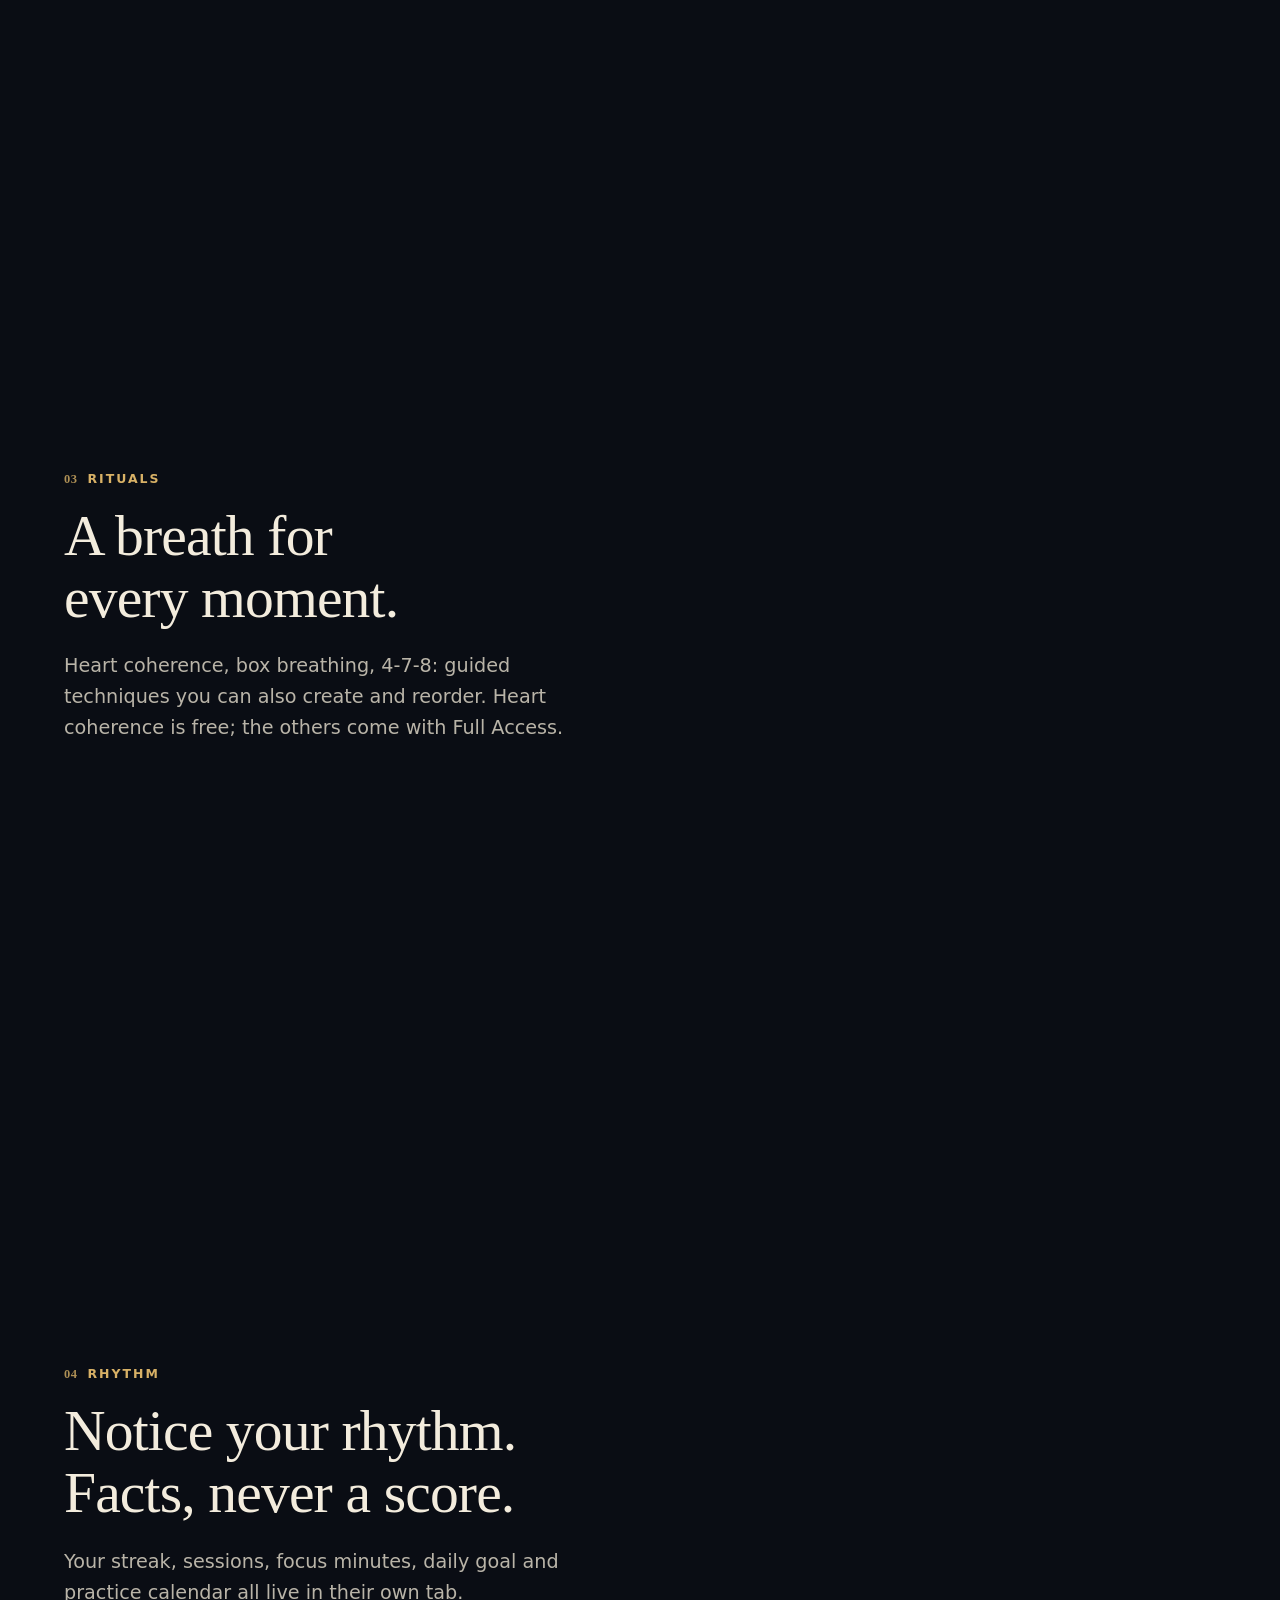
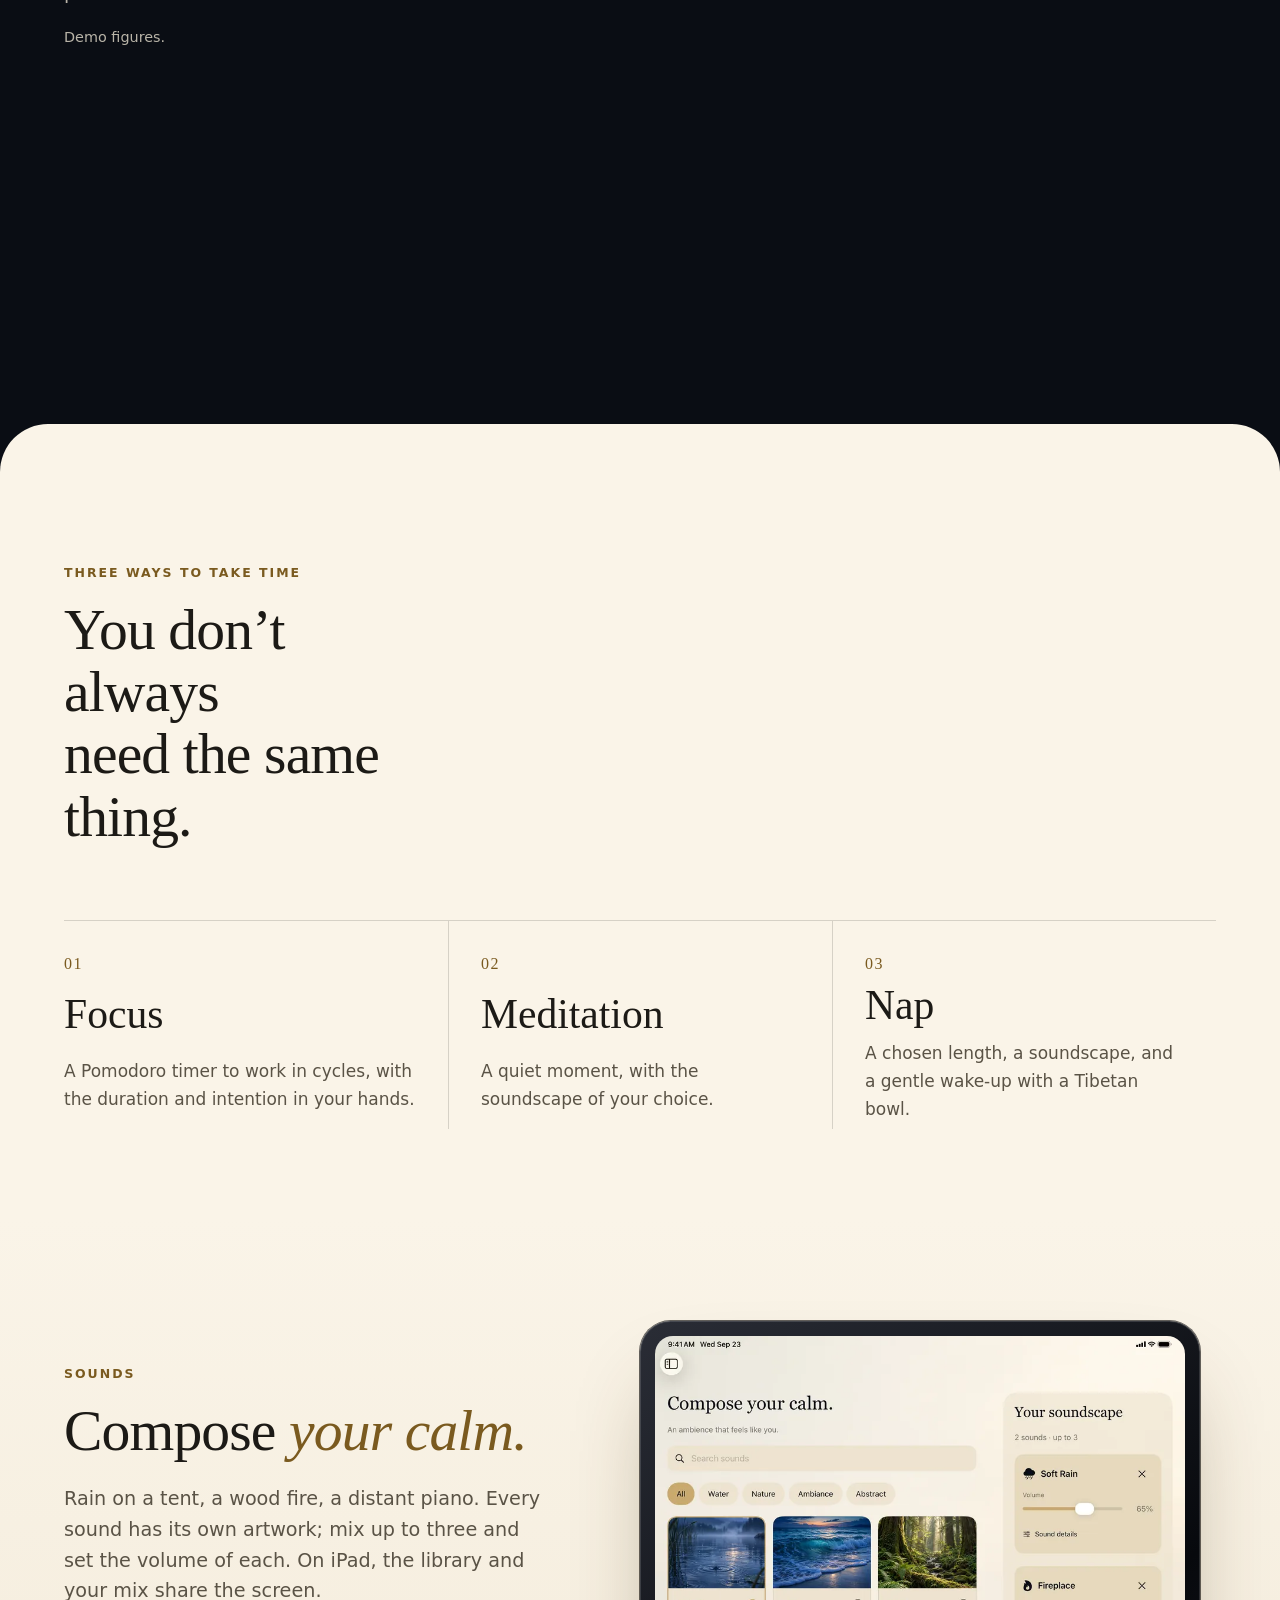
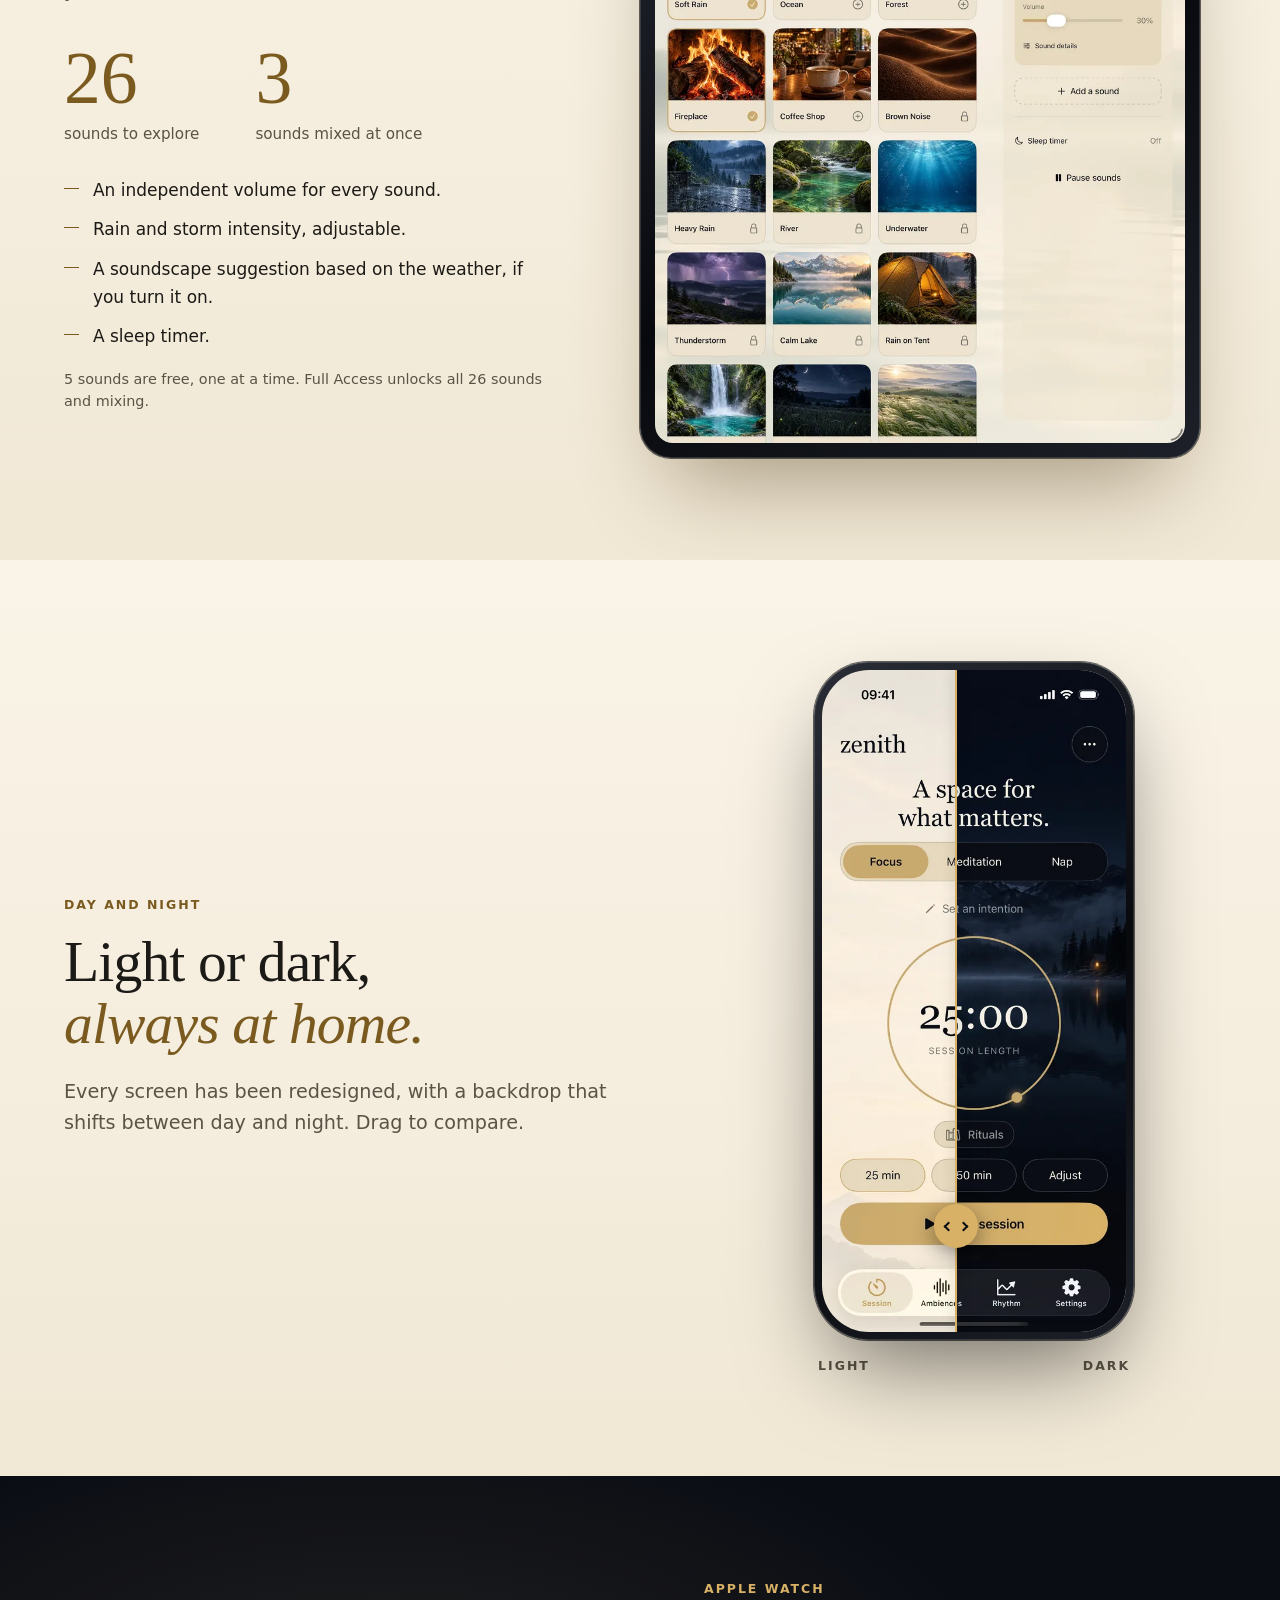
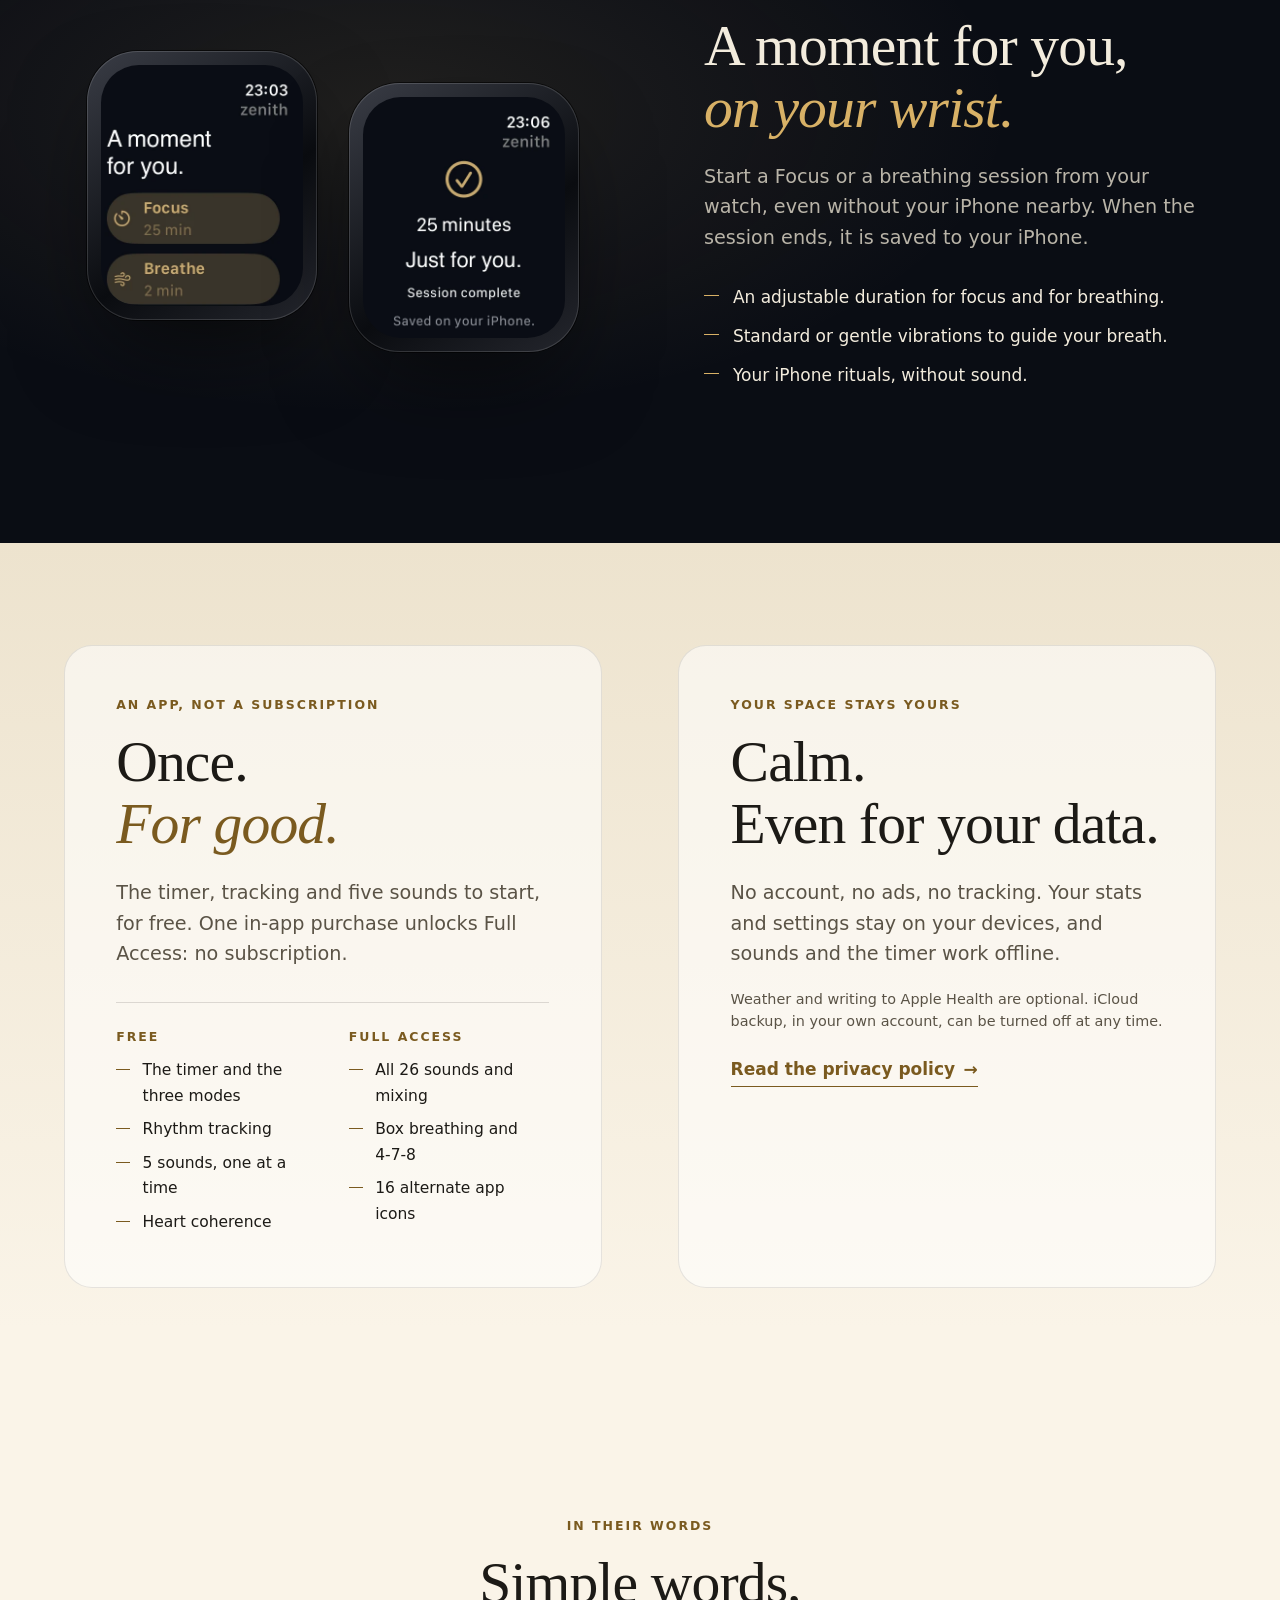
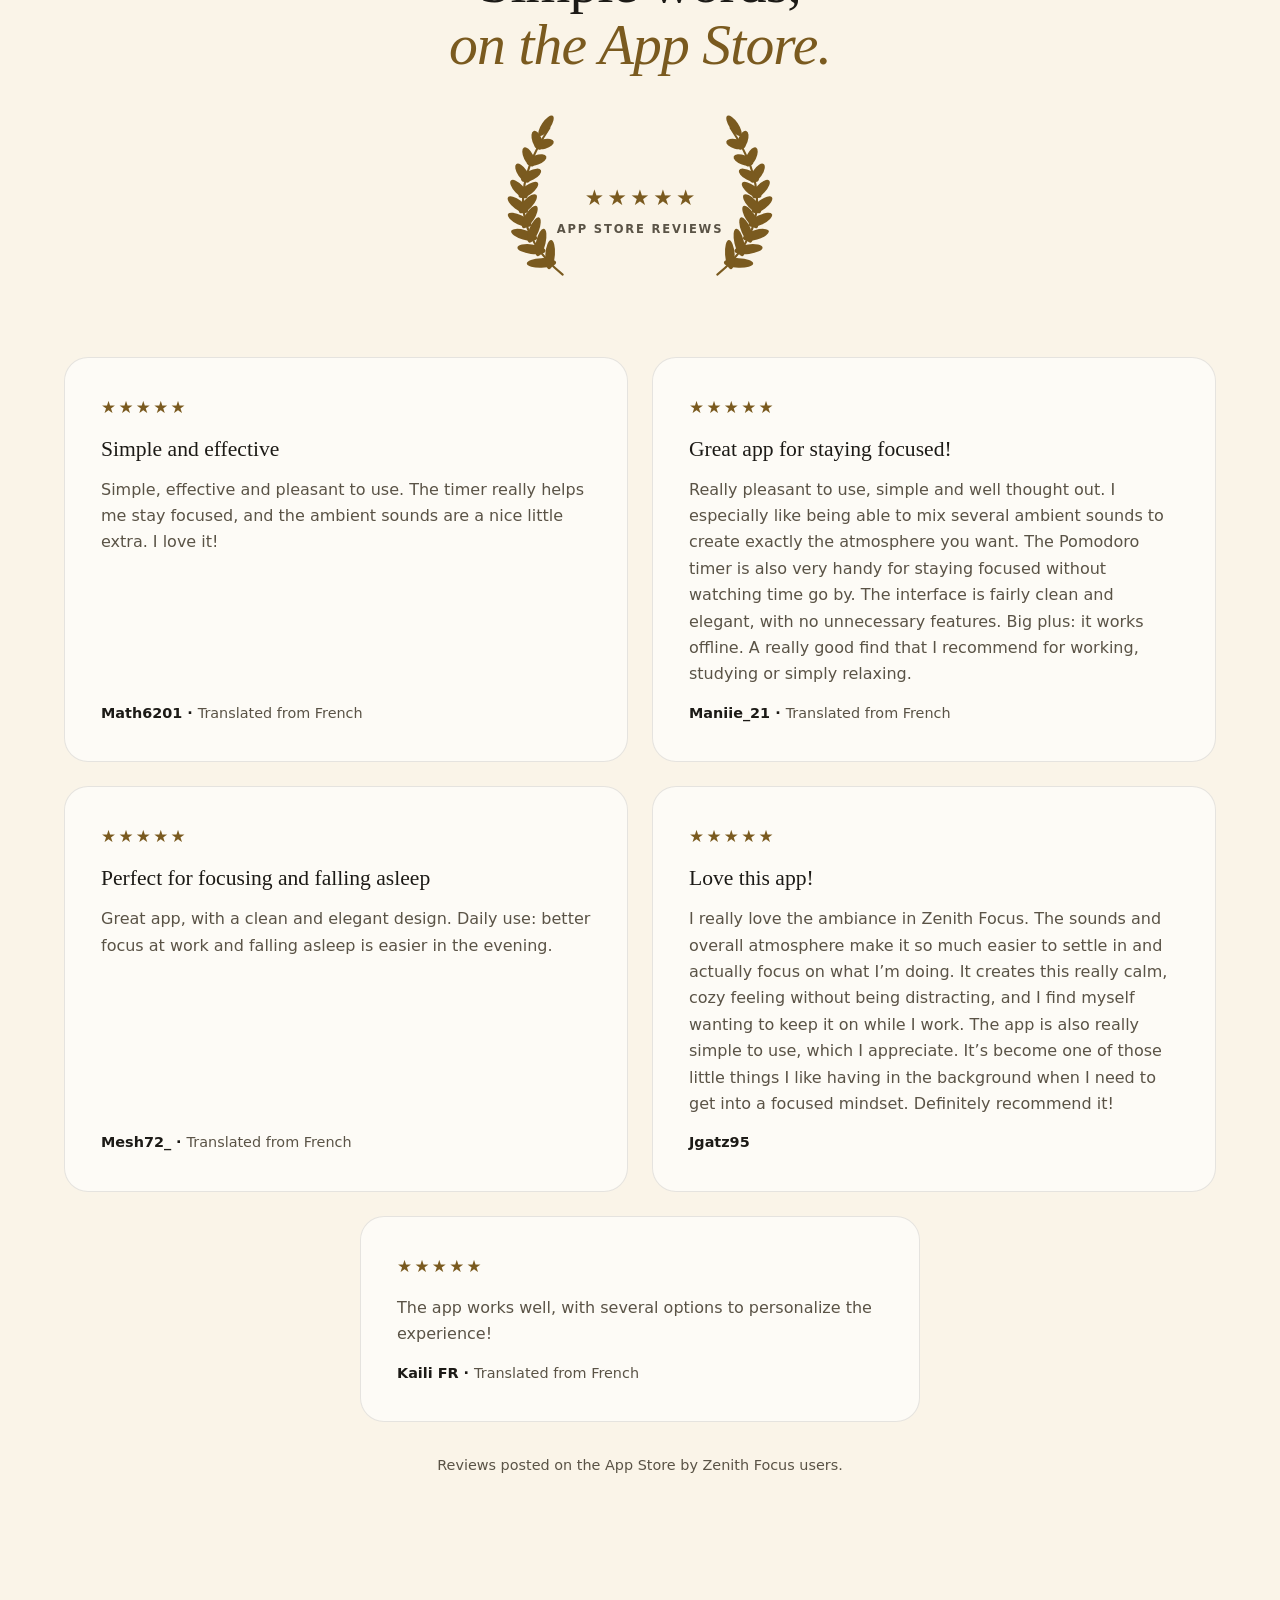
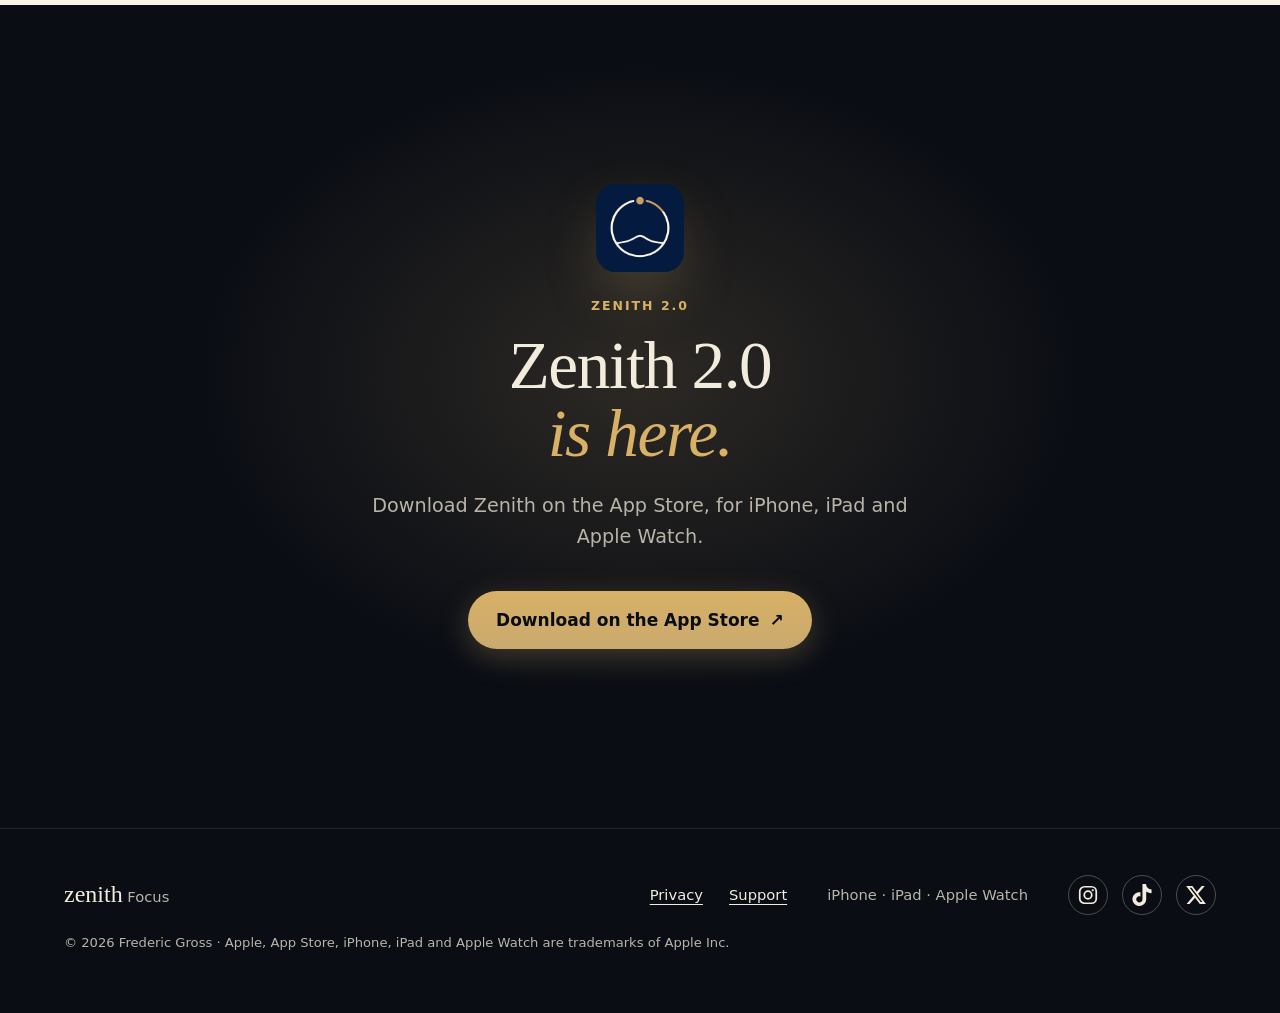
==== commit 35332e22: "Meta description: the app is now on the App Store (was "coming soon") Co-Authored-By: Claude Opus 5." ====
--- a/index.html
+++ b/index.html
@@ -4,7 +4,7 @@
 <meta charset="utf-8">
 <meta name="viewport" content="width=device-width, initial-scale=1">
 <title>Zenith Focus 2.0</title>
-<meta name="description" content="Zenith 2.0 brings focus, ambient sounds, guided breathing and rhythm tracking to iPhone, iPad and Apple Watch. Coming soon to the App Store.">
+<meta name="description" content="Zenith 2.0 brings focus, ambient sounds, guided breathing and rhythm tracking to iPhone, iPad and Apple Watch. Now on the App Store.">
 <meta name="theme-color" content="#0a0d14">
 <meta name="color-scheme" content="dark">
 <link rel="canonical" href="https://zenithfocus.app/">
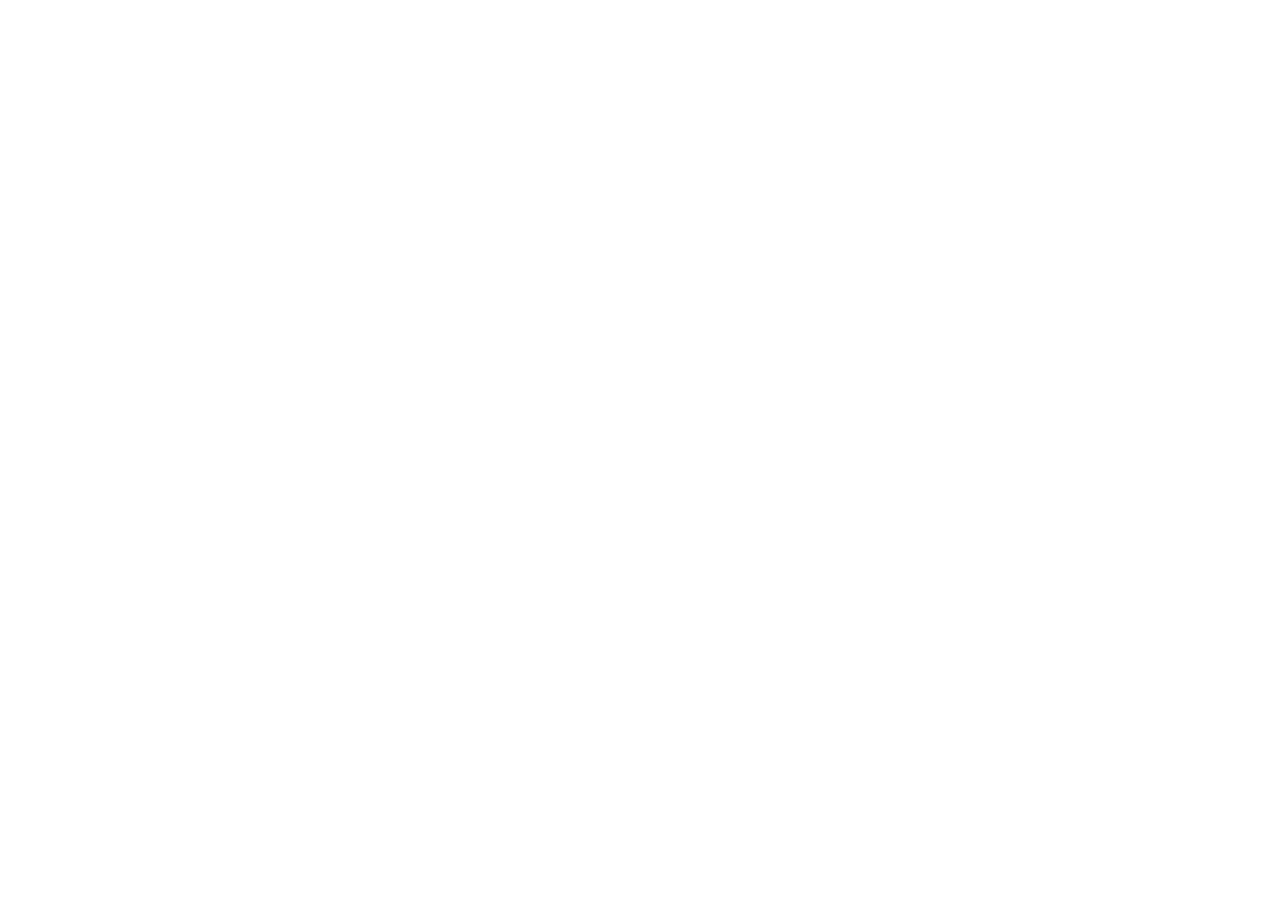
==== commit 134fd362: "Redirections vers yustudio.app (Yū Focus, confidentialité) Co-Authored-By: Claude Sonnet 5.5 <norepl" ====
--- a/index.html
+++ b/index.html
@@ -2,24 +2,13 @@
 <html lang="en">
 <head>
 <meta charset="utf-8">
+<title>Yū Focus — yustudio.app</title>
 <meta name="viewport" content="width=device-width, initial-scale=1">
-<title>Zenith Focus 2.0</title>
-<meta name="description" content="Zenith 2.0 brings focus, ambient sounds, guided breathing and rhythm tracking to iPhone, iPad and Apple Watch. Now on the App Store.">
-<meta name="theme-color" content="#0a0d14">
-<meta name="color-scheme" content="dark">
-<link rel="canonical" href="https://zenithfocus.app/">
-<link rel="alternate" hreflang="fr" href="https://zenithfocus.app/fr/">
-<link rel="alternate" hreflang="en" href="https://zenithfocus.app/en/">
-<link rel="alternate" hreflang="x-default" href="https://zenithfocus.app/">
-<link rel="icon" href="favicon.ico" sizes="48x48">
-<link rel="icon" type="image/png" sizes="32x32" href="assets/img/favicon-32.png">
-<style>html{background:#0a0d14;color:#f3ecdd;font:17px/1.5 Georgia,serif}body{min-height:100vh;margin:0;display:grid;place-content:center;gap:1.4rem;text-align:center;padding:24px}h1{font-weight:400;font-size:2.4rem;margin:0;letter-spacing:.01em}nav{display:flex;gap:1.6rem;justify-content:center}a{color:#d8b166;text-underline-offset:.3em}a:focus-visible{outline:2px solid #d8b166;outline-offset:4px}</style>
-<script>
-(function(){try{var s=localStorage.getItem("zenith-lang");var l=(s==="fr"||s==="en")?s:((navigator.languages&&navigator.languages[0])||navigator.language||"en").slice(0,2)==="fr"?"fr":"en";location.replace(l+"/"+(location.search||"")+(location.hash||""))}catch(e){}})();
-</script>
+<link rel="canonical" href="https://yustudio.app/">
+<meta http-equiv="refresh" content="0; url=https://yustudio.app/">
+<script>location.replace("https://yustudio.app/");</script>
 </head>
 <body>
-<h1>zenith</h1>
-<nav aria-label="Language / Langue"><a href="fr/" hreflang="fr" lang="fr">Français</a><a href="en/" hreflang="en" lang="en">English</a></nav>
+<p><a href="https://yustudio.app/">Yū Studio : yustudio.app</a></p>
 </body>
 </html>
